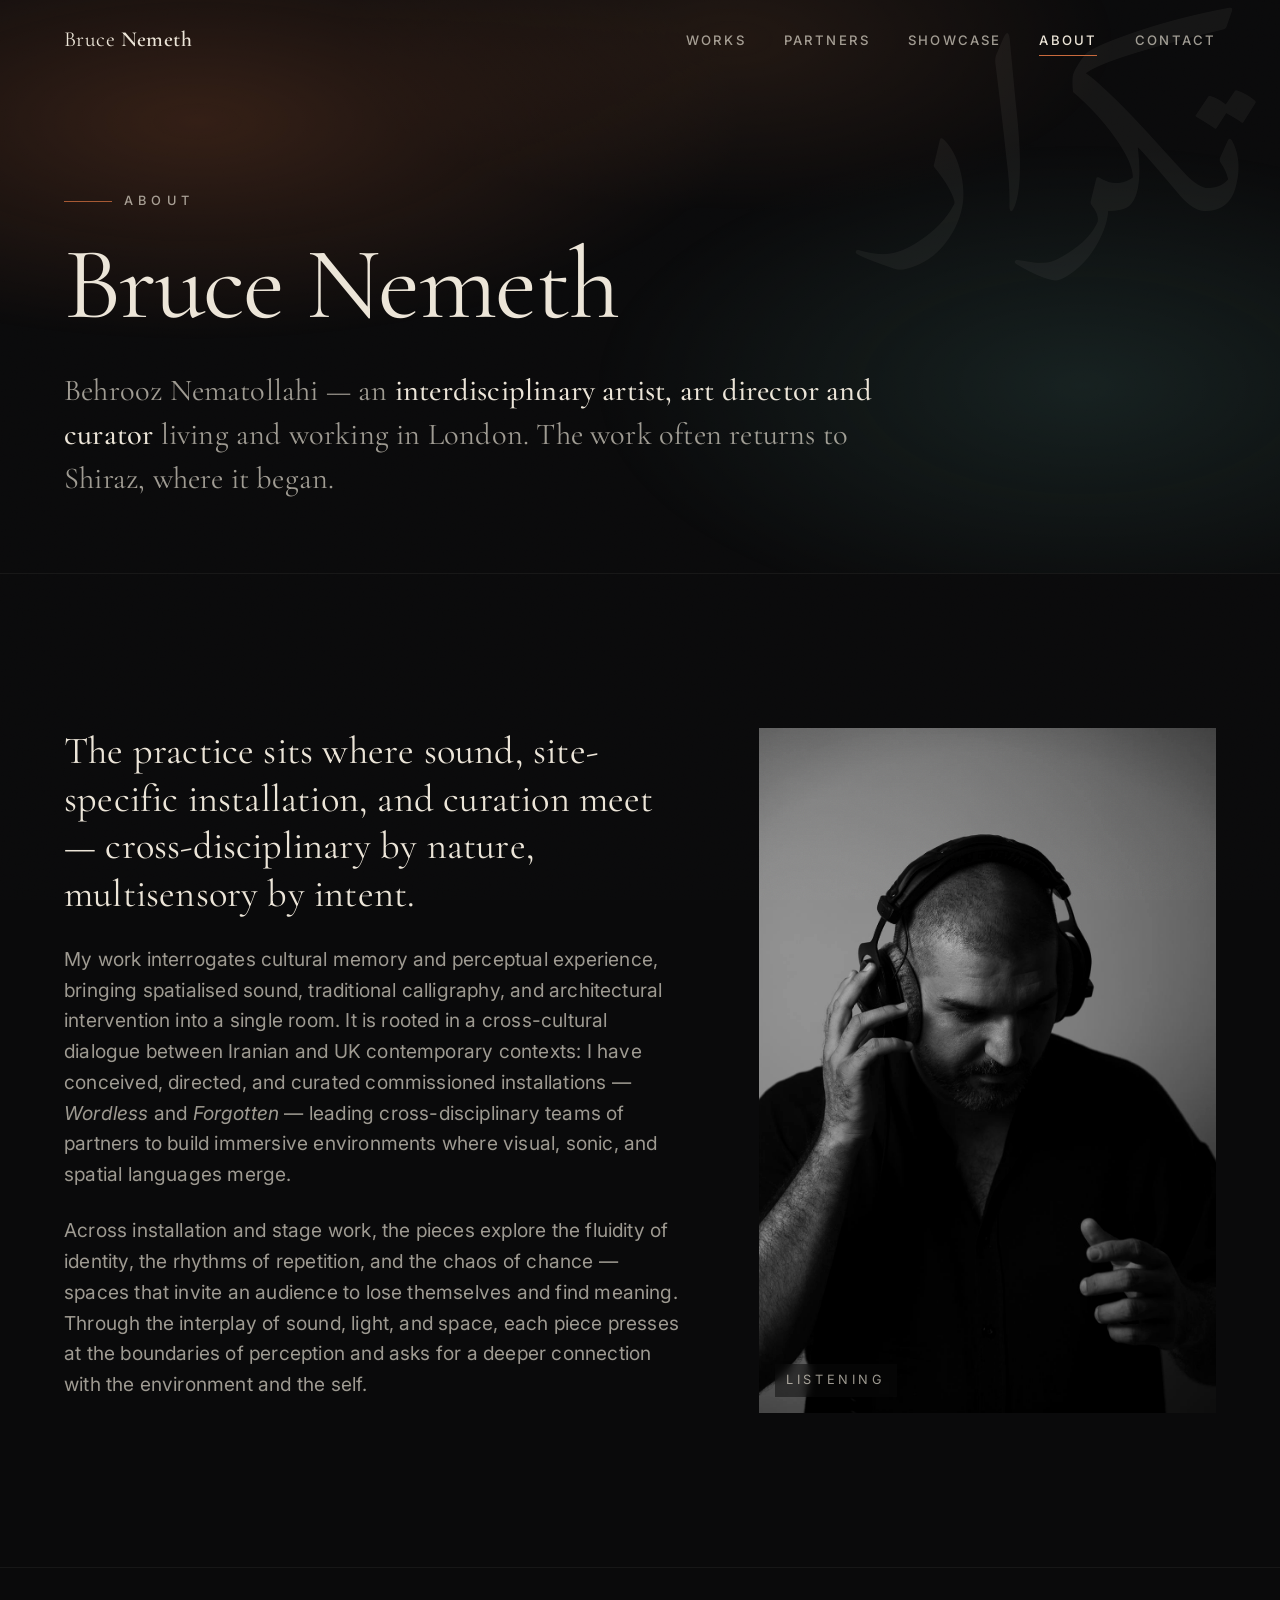
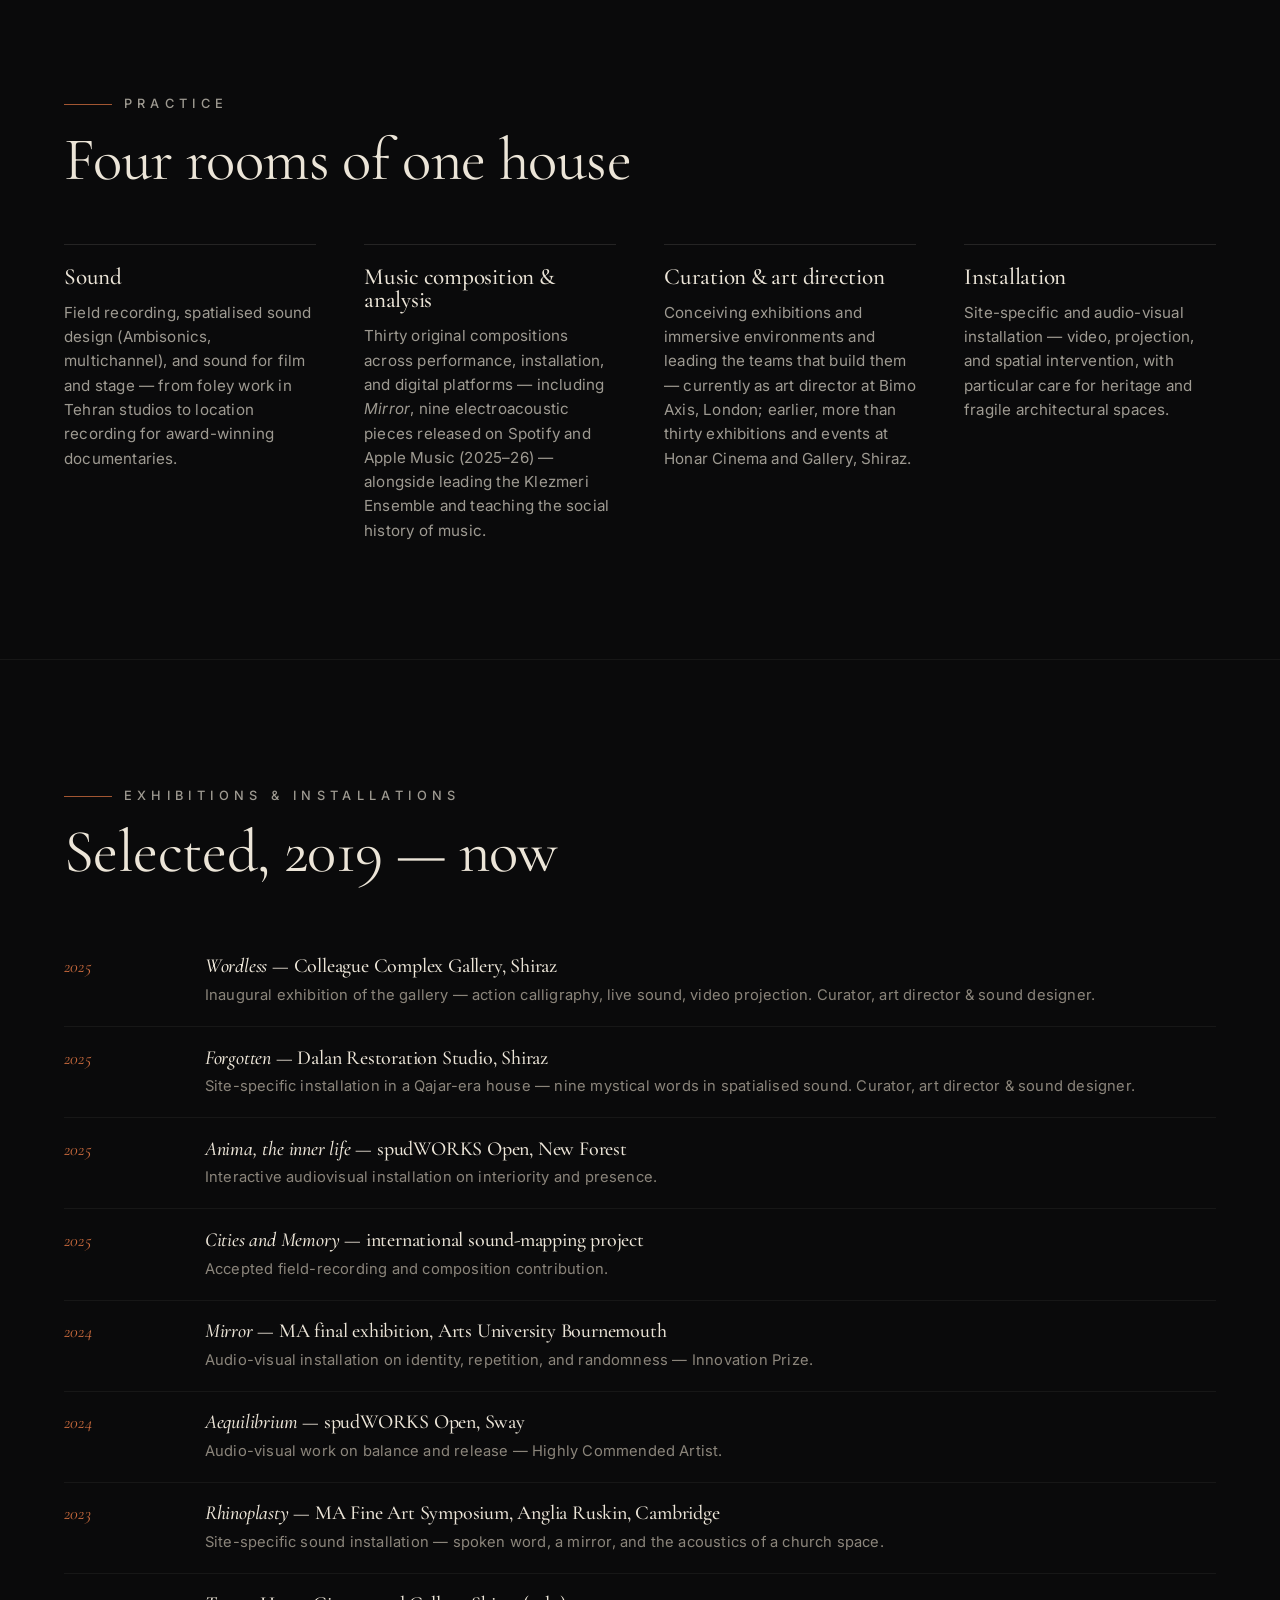
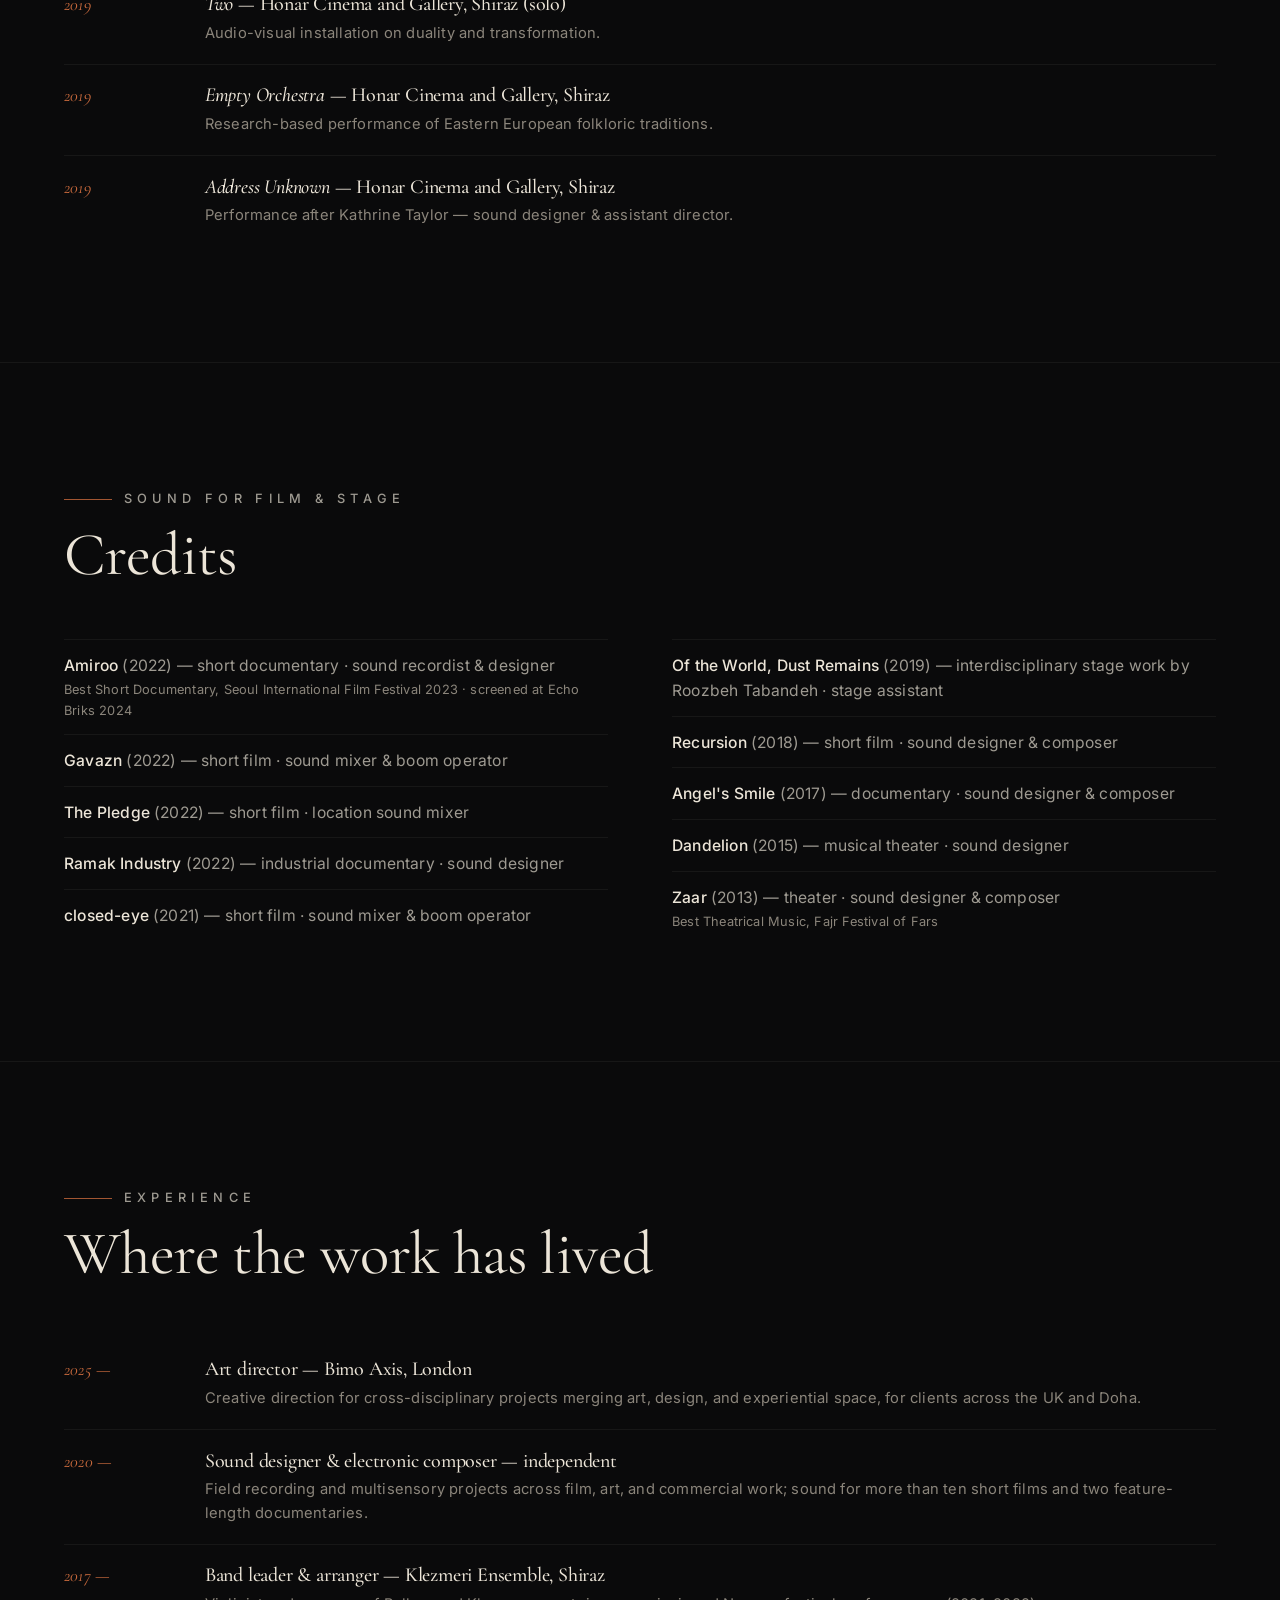
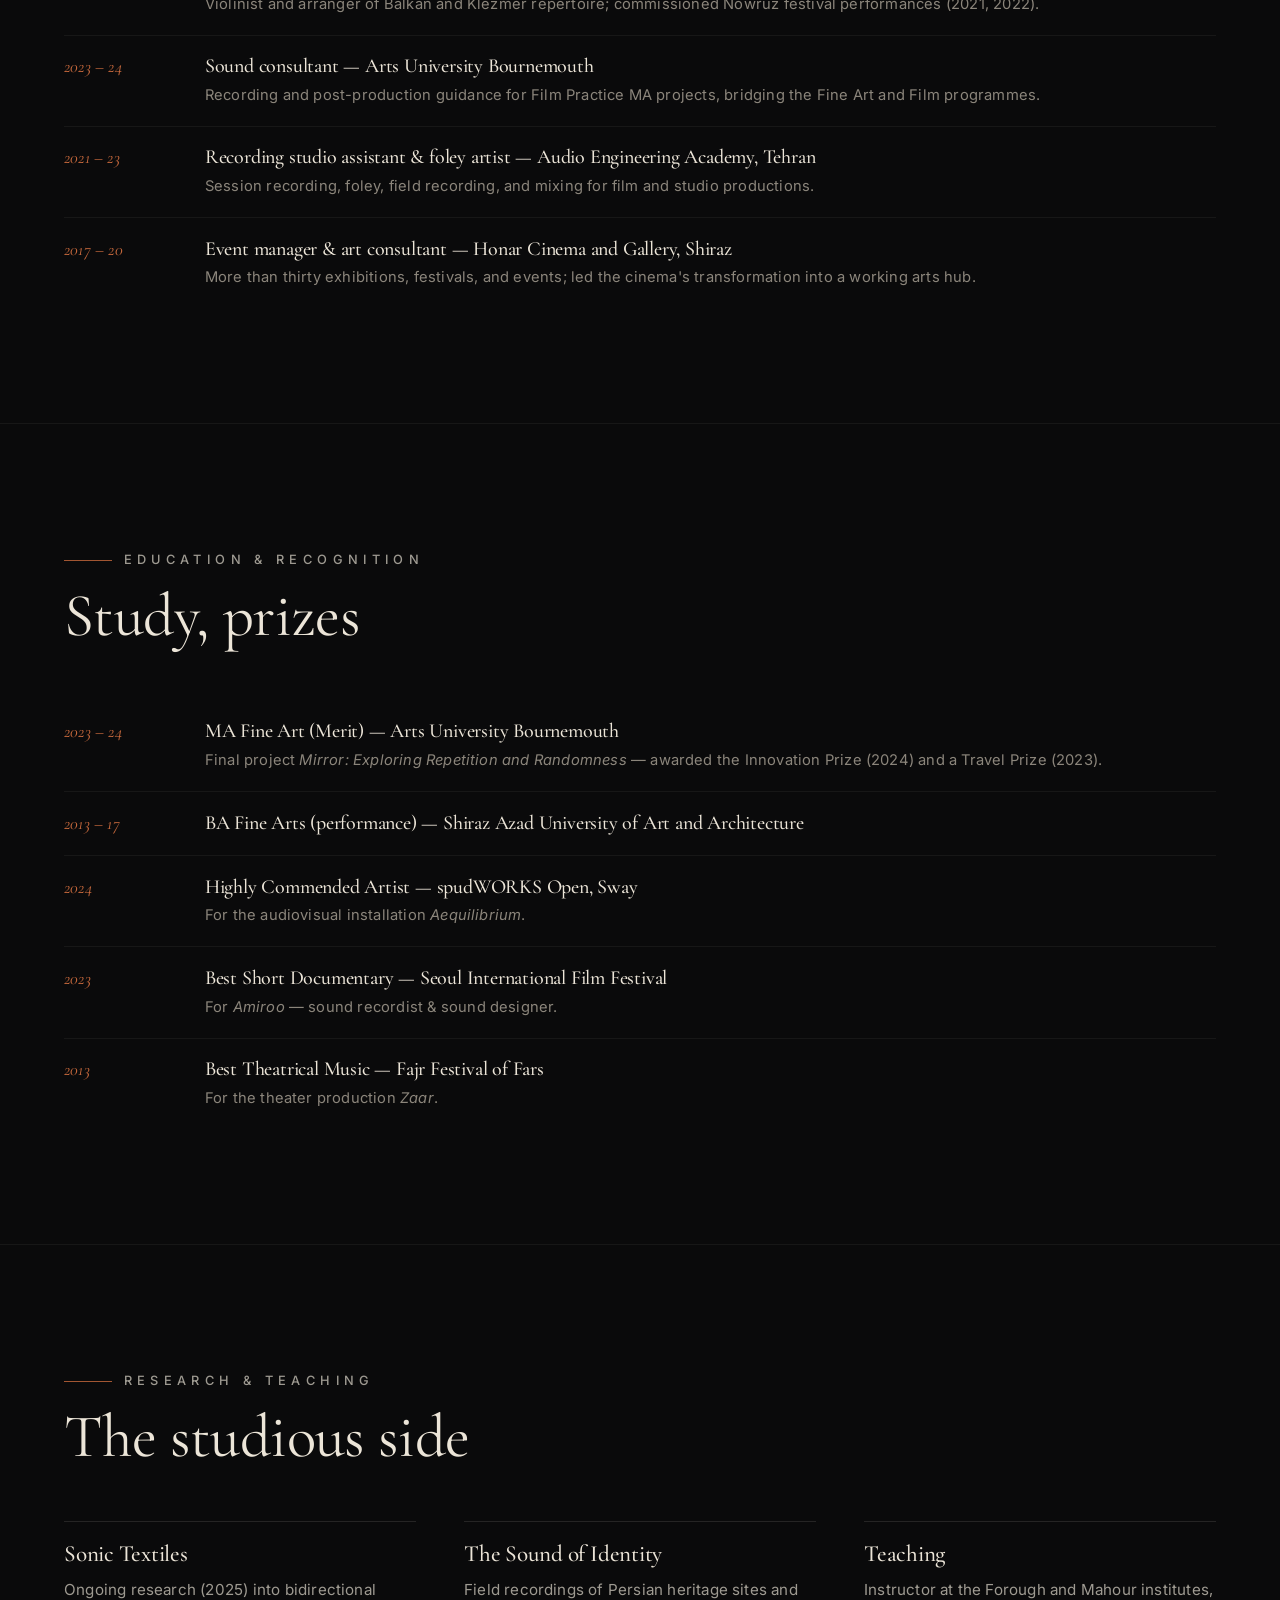
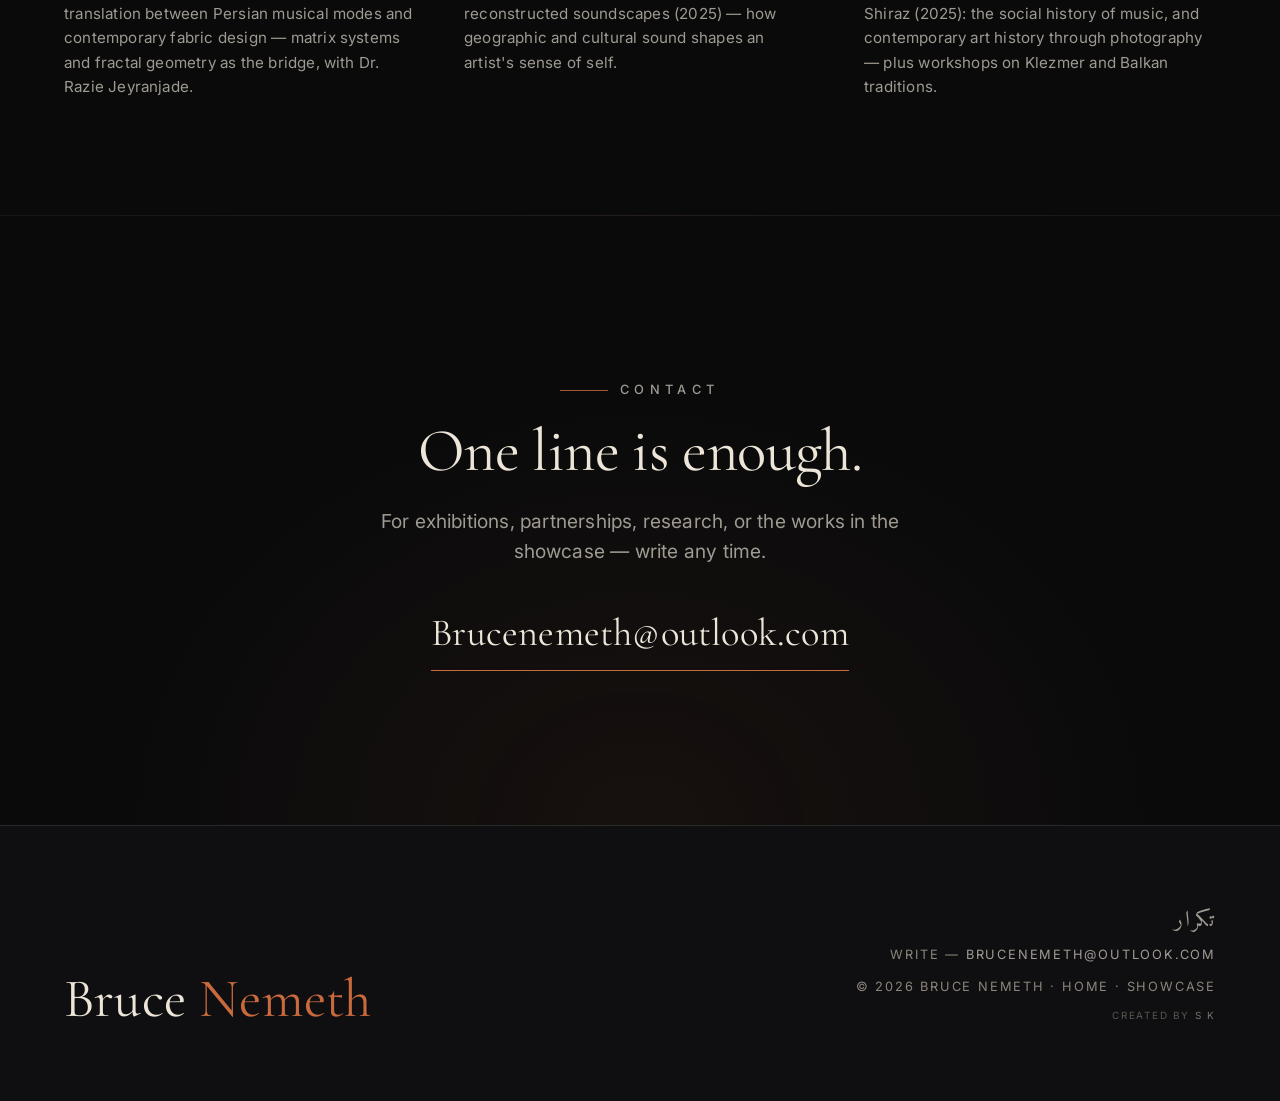
==== about.html @ 664112fd "Rework site around the new content: showcase gallery, about page, hero slideshow - showcase.html: th" ====
<!DOCTYPE html>
<html lang="en">
  <head>
    <meta charset="UTF-8" />
    <meta name="viewport" content="width=device-width, initial-scale=1.0" />
    <title>About — Bruce Nemeth</title>

    <!-- SEO -->
    <meta
      name="description"
      content="Bruce Nemeth (Behrooz Nematollahi) — interdisciplinary artist, art director and curator. Sound, installation, and curation across London and Shiraz: exhibitions, sound for film and stage, education, and recognition."
    />
    <meta name="author" content="Bruce Nemeth" />
    <meta name="theme-color" content="#0a0a0b" />
    <link rel="canonical" href="/about.html" />

    <!-- Open Graph / social sharing -->
    <meta property="og:type" content="profile" />
    <meta property="og:title" content="About — Bruce Nemeth" />
    <meta
      property="og:description"
      content="Interdisciplinary artist, art director and curator — sound, installation, and curation."
    />
    <meta property="og:image" content="images/bruce-listening.jpg" />
    <meta name="twitter:card" content="summary_large_image" />
    <meta name="twitter:title" content="About — Bruce Nemeth" />
    <meta name="twitter:image" content="images/bruce-listening.jpg" />

    <!-- Enable progressive-enhancement styles (scroll reveals) before first paint. -->
    <script>
      document.documentElement.classList.add("js");
    </script>

    <!-- Favicon -->
    <link rel="icon" href="favicon.svg" type="image/svg+xml" />

    <!-- Fonts: same set as the rest of the site -->
    <link rel="preconnect" href="https://fonts.googleapis.com" />
    <link rel="preconnect" href="https://fonts.gstatic.com" crossorigin />
    <link
      href="https://fonts.googleapis.com/css2?family=Amiri:wght@400&family=Cormorant+Garamond:ital,wght@0,300;0,400;0,500;0,600;1,300;1,400;1,500&family=Inter:wght@400;500;600&display=swap"
      rel="stylesheet"
    />

    <!-- Design system -->
    <link rel="stylesheet" href="css/styles.css" />
  </head>

  <body>
    <a href="#bio" class="skip-link">Skip to content</a>

    <!-- ================= Navigation ================= -->
    <header class="nav" id="nav" aria-label="Primary">
      <div class="shell nav__inner">
        <a href="index.html" class="nav__brand">Bruce&nbsp;<b>Nemeth</b></a>

        <nav class="nav__links">
          <a href="index.html#works" class="nav__link">Works</a>
          <a href="index.html#partners" class="nav__link">Partners</a>
          <a href="showcase.html" class="nav__link">Showcase</a>
          <a href="about.html" class="nav__link is-active">About</a>
          <a href="#write" class="nav__link">Contact</a>
        </nav>

        <button
          class="nav__toggle"
          id="nav-toggle"
          aria-label="Open menu"
          aria-controls="nav-mobile"
          aria-expanded="false"
        >
          <span></span><span></span><span></span>
        </button>
      </div>

      <div class="nav__mobile" id="nav-mobile">
        <ul>
          <li><a href="index.html#works">Works</a></li>
          <li><a href="index.html#partners">Partners</a></li>
          <li><a href="showcase.html">Showcase</a></li>
          <li><a href="about.html">About</a></li>
          <li><a href="#write">Contact</a></li>
        </ul>
      </div>
    </header>

    <main>
      <!-- ================= Entrance ================= -->
      <section class="page-hero">
        <div class="hero__wash" aria-hidden="true"></div>
        <span class="page-hero__glyph" lang="fa" dir="rtl" aria-hidden="true">تکرار</span>
        <div class="shell">
          <p class="eyebrow">About</p>
          <h1 class="page-hero__title">Bruce Nemeth</h1>
          <p class="page-hero__intro">
            Behrooz Nematollahi — an <b>interdisciplinary artist, art director
            and curator</b> living and working in London. The work often
            returns to Shiraz, where it began.
          </p>
        </div>
      </section>

      <!-- ================= Bio ================= -->
      <section class="bio" id="bio">
        <div class="shell">
          <div class="bio__grid">
            <div class="bio__body reveal">
              <p class="bio__lead">
                The practice sits where sound, site-specific installation, and
                curation meet — cross-disciplinary by nature, multisensory by
                intent.
              </p>
              <p class="bio__text">
                My work interrogates cultural memory and perceptual experience,
                bringing spatialised sound, traditional calligraphy, and
                architectural intervention into a single room. It is rooted in a
                cross-cultural dialogue between Iranian and UK contemporary
                contexts: I have conceived, directed, and curated commissioned
                installations — <em>Wordless</em> and <em>Forgotten</em> —
                leading cross-disciplinary teams of partners to build immersive
                environments where visual, sonic, and spatial languages merge.
              </p>
              <p class="bio__text">
                Across installation and stage work, the pieces explore the
                fluidity of identity, the rhythms of repetition, and the chaos
                of chance — spaces that invite an audience to lose themselves
                and find meaning. Through the interplay of sound, light, and
                space, each piece presses at the boundaries of perception and
                asks for a deeper connection with the environment and the self.
              </p>
            </div>

            <figure class="bio__portrait reveal" style="--i: 1">
              <img
                src="images/bruce-listening.jpg"
                alt="Bruce Nemeth in headphones, eyes down, listening"
                width="1067"
                height="1600"
                loading="lazy"
                decoding="async"
              />
              <figcaption>Listening</figcaption>
            </figure>
          </div>
        </div>
      </section>

      <!-- ================= Practice ================= -->
      <section class="sect" id="practice">
        <div class="shell">
          <div class="sect__head reveal">
            <p class="eyebrow">Practice</p>
            <h2 class="section-title">Four rooms of one house</h2>
          </div>

          <div class="pillars">
            <div class="pillar reveal">
              <h3>Sound</h3>
              <p>
                Field recording, spatialised sound design (Ambisonics,
                multichannel), and sound for film and stage — from foley work in
                Tehran studios to location recording for award-winning
                documentaries.
              </p>
            </div>
            <div class="pillar reveal" style="--i: 1">
              <h3>Music composition &amp; analysis</h3>
              <p>
                Thirty original compositions across performance, installation,
                and digital platforms — including <em>Mirror</em>, nine
                electroacoustic pieces released on Spotify and Apple Music
                (2025–26) — alongside leading the Klezmeri Ensemble and teaching
                the social history of music.
              </p>
            </div>
            <div class="pillar reveal" style="--i: 2">
              <h3>Curation &amp; art direction</h3>
              <p>
                Conceiving exhibitions and immersive environments and leading
                the teams that build them — currently as art director at Bimo
                Axis, London; earlier, more than thirty exhibitions and events
                at Honar Cinema and Gallery, Shiraz.
              </p>
            </div>
            <div class="pillar reveal" style="--i: 3">
              <h3>Installation</h3>
              <p>
                Site-specific and audio-visual installation — video, projection,
                and spatial intervention, with particular care for heritage and
                fragile architectural spaces.
              </p>
            </div>
          </div>
        </div>
      </section>

      <!-- ================= Exhibitions ================= -->
      <section class="sect" id="exhibitions">
        <div class="shell">
          <div class="sect__head reveal">
            <p class="eyebrow">Exhibitions &amp; installations</p>
            <h2 class="section-title">Selected, 2019 — now</h2>
          </div>

          <ul class="timeline reveal">
            <li>
              <span class="yr">2025</span>
              <div>
                <h4><em>Wordless</em> — Colleague Complex Gallery, Shiraz</h4>
                <p>Inaugural exhibition of the gallery — action calligraphy, live sound, video projection. Curator, art director &amp; sound designer.</p>
              </div>
            </li>
            <li>
              <span class="yr">2025</span>
              <div>
                <h4><em>Forgotten</em> — Dalan Restoration Studio, Shiraz</h4>
                <p>Site-specific installation in a Qajar-era house — nine mystical words in spatialised sound. Curator, art director &amp; sound designer.</p>
              </div>
            </li>
            <li>
              <span class="yr">2025</span>
              <div>
                <h4><em>Anima, the inner life</em> — spudWORKS Open, New Forest</h4>
                <p>Interactive audiovisual installation on interiority and presence.</p>
              </div>
            </li>
            <li>
              <span class="yr">2025</span>
              <div>
                <h4><em>Cities and Memory</em> — international sound-mapping project</h4>
                <p>Accepted field-recording and composition contribution.</p>
              </div>
            </li>
            <li>
              <span class="yr">2024</span>
              <div>
                <h4><em>Mirror</em> — MA final exhibition, Arts University Bournemouth</h4>
                <p>Audio-visual installation on identity, repetition, and randomness — Innovation Prize.</p>
              </div>
            </li>
            <li>
              <span class="yr">2024</span>
              <div>
                <h4><em>Aequilibrium</em> — spudWORKS Open, Sway</h4>
                <p>Audio-visual work on balance and release — Highly Commended Artist.</p>
              </div>
            </li>
            <li>
              <span class="yr">2023</span>
              <div>
                <h4><em>Rhinoplasty</em> — MA Fine Art Symposium, Anglia Ruskin, Cambridge</h4>
                <p>Site-specific sound installation — spoken word, a mirror, and the acoustics of a church space.</p>
              </div>
            </li>
            <li>
              <span class="yr">2019</span>
              <div>
                <h4><em>Two</em> — Honar Cinema and Gallery, Shiraz (solo)</h4>
                <p>Audio-visual installation on duality and transformation.</p>
              </div>
            </li>
            <li>
              <span class="yr">2019</span>
              <div>
                <h4><em>Empty Orchestra</em> — Honar Cinema and Gallery, Shiraz</h4>
                <p>Research-based performance of Eastern European folkloric traditions.</p>
              </div>
            </li>
            <li>
              <span class="yr">2019</span>
              <div>
                <h4><em>Address Unknown</em> — Honar Cinema and Gallery, Shiraz</h4>
                <p>Performance after Kathrine Taylor — sound designer &amp; assistant director.</p>
              </div>
            </li>
          </ul>
        </div>
      </section>

      <!-- ================= Sound for film & stage ================= -->
      <section class="sect" id="film-stage">
        <div class="shell">
          <div class="sect__head reveal">
            <p class="eyebrow">Sound for film &amp; stage</p>
            <h2 class="section-title">Credits</h2>
          </div>

          <ul class="credits reveal">
            <li>
              <b>Amiroo</b> (2022) — short documentary · sound recordist &amp; designer
              <span>Best Short Documentary, Seoul International Film Festival 2023 · screened at Echo Briks 2024</span>
            </li>
            <li><b>Gavazn</b> (2022) — short film · sound mixer &amp; boom operator</li>
            <li><b>The Pledge</b> (2022) — short film · location sound mixer</li>
            <li><b>Ramak Industry</b> (2022) — industrial documentary · sound designer</li>
            <li><b>closed-eye</b> (2021) — short film · sound mixer &amp; boom operator</li>
            <li>
              <b>Of the World, Dust Remains</b> (2019) — interdisciplinary stage work by Roozbeh Tabandeh · stage assistant
            </li>
            <li><b>Recursion</b> (2018) — short film · sound designer &amp; composer</li>
            <li><b>Angel's Smile</b> (2017) — documentary · sound designer &amp; composer</li>
            <li><b>Dandelion</b> (2015) — musical theater · sound designer</li>
            <li>
              <b>Zaar</b> (2013) — theater · sound designer &amp; composer
              <span>Best Theatrical Music, Fajr Festival of Fars</span>
            </li>
          </ul>
        </div>
      </section>

      <!-- ================= Experience ================= -->
      <section class="sect" id="experience">
        <div class="shell">
          <div class="sect__head reveal">
            <p class="eyebrow">Experience</p>
            <h2 class="section-title">Where the work has lived</h2>
          </div>

          <ul class="timeline reveal">
            <li>
              <span class="yr">2025 —</span>
              <div>
                <h4>Art director — Bimo Axis, London</h4>
                <p>Creative direction for cross-disciplinary projects merging art, design, and experiential space, for clients across the UK and Doha.</p>
              </div>
            </li>
            <li>
              <span class="yr">2020 —</span>
              <div>
                <h4>Sound designer &amp; electronic composer — independent</h4>
                <p>Field recording and multisensory projects across film, art, and commercial work; sound for more than ten short films and two feature-length documentaries.</p>
              </div>
            </li>
            <li>
              <span class="yr">2017 —</span>
              <div>
                <h4>Band leader &amp; arranger — Klezmeri Ensemble, Shiraz</h4>
                <p>Violinist and arranger of Balkan and Klezmer repertoire; commissioned Nowruz festival performances (2021, 2022).</p>
              </div>
            </li>
            <li>
              <span class="yr">2023 – 24</span>
              <div>
                <h4>Sound consultant — Arts University Bournemouth</h4>
                <p>Recording and post-production guidance for Film Practice MA projects, bridging the Fine Art and Film programmes.</p>
              </div>
            </li>
            <li>
              <span class="yr">2021 – 23</span>
              <div>
                <h4>Recording studio assistant &amp; foley artist — Audio Engineering Academy, Tehran</h4>
                <p>Session recording, foley, field recording, and mixing for film and studio productions.</p>
              </div>
            </li>
            <li>
              <span class="yr">2017 – 20</span>
              <div>
                <h4>Event manager &amp; art consultant — Honar Cinema and Gallery, Shiraz</h4>
                <p>More than thirty exhibitions, festivals, and events; led the cinema's transformation into a working arts hub.</p>
              </div>
            </li>
          </ul>
        </div>
      </section>

      <!-- ================= Education & recognition ================= -->
      <section class="sect" id="education">
        <div class="shell">
          <div class="sect__head reveal">
            <p class="eyebrow">Education &amp; recognition</p>
            <h2 class="section-title">Study, prizes</h2>
          </div>

          <ul class="timeline reveal">
            <li>
              <span class="yr">2023 – 24</span>
              <div>
                <h4>MA Fine Art (Merit) — Arts University Bournemouth</h4>
                <p>Final project <em>Mirror: Exploring Repetition and Randomness</em> — awarded the Innovation Prize (2024) and a Travel Prize (2023).</p>
              </div>
            </li>
            <li>
              <span class="yr">2013 – 17</span>
              <div>
                <h4>BA Fine Arts (performance) — Shiraz Azad University of Art and Architecture</h4>
              </div>
            </li>
            <li>
              <span class="yr">2024</span>
              <div>
                <h4>Highly Commended Artist — spudWORKS Open, Sway</h4>
                <p>For the audiovisual installation <em>Aequilibrium</em>.</p>
              </div>
            </li>
            <li>
              <span class="yr">2023</span>
              <div>
                <h4>Best Short Documentary — Seoul International Film Festival</h4>
                <p>For <em>Amiroo</em> — sound recordist &amp; sound designer.</p>
              </div>
            </li>
            <li>
              <span class="yr">2013</span>
              <div>
                <h4>Best Theatrical Music — Fajr Festival of Fars</h4>
                <p>For the theater production <em>Zaar</em>.</p>
              </div>
            </li>
          </ul>
        </div>
      </section>

      <!-- ================= Research & teaching ================= -->
      <section class="sect" id="research">
        <div class="shell">
          <div class="sect__head reveal">
            <p class="eyebrow">Research &amp; teaching</p>
            <h2 class="section-title">The studious side</h2>
          </div>

          <div class="pillars">
            <div class="pillar reveal">
              <h3>Sonic Textiles</h3>
              <p>
                Ongoing research (2025) into bidirectional translation between
                Persian musical modes and contemporary fabric design — matrix
                systems and fractal geometry as the bridge, with Dr. Razie
                Jeyranjade.
              </p>
            </div>
            <div class="pillar reveal" style="--i: 1">
              <h3>The Sound of Identity</h3>
              <p>
                Field recordings of Persian heritage sites and reconstructed
                soundscapes (2025) — how geographic and cultural sound shapes an
                artist's sense of self.
              </p>
            </div>
            <div class="pillar reveal" style="--i: 2">
              <h3>Teaching</h3>
              <p>
                Instructor at the Forough and Mahour institutes, Shiraz (2025):
                the social history of music, and contemporary art history
                through photography — plus workshops on Klezmer and Balkan
                traditions.
              </p>
            </div>
          </div>
        </div>
      </section>

      <!-- ================= Contact note ================= -->
      <section class="write" id="write">
        <div class="shell reveal">
          <p class="eyebrow">Contact</p>
          <h2 class="write__title">One line is enough.</h2>
          <p class="write__text">
            For exhibitions, partnerships, research, or the works in the
            showcase — write any time.
          </p>
          <a class="write__mail" href="mailto:Brucenemeth@outlook.com">Brucenemeth@outlook.com</a>
        </div>
      </section>
    </main>

    <!-- ================= Footer ================= -->
    <footer class="footer">
      <div class="shell footer__inner">
        <p class="footer__name">Bruce&nbsp;<span>Nemeth</span></p>
        <div class="footer__meta">
          <span class="footer__glyph" lang="fa" dir="rtl">تکرار</span>
          <span class="footer__write">
            Write — <a href="mailto:Brucenemeth@outlook.com">Brucenemeth@outlook.com</a>
          </span>
          &copy; <span id="current-year"></span> Bruce Nemeth ·
          <a href="index.html">Home</a> ·
          <a href="showcase.html">Showcase</a>
          <span class="footer__credit">
            Created by <a href="mailto:shaahin69@gmail.com">S&nbsp;K</a>
          </span>
        </div>
      </div>
    </footer>

    <!-- Scripts -->
    <script src="js/main.js" defer></script>
  </body>
</html>
---- css/styles.css ----
/* ===========================================================================
   BRUCE NEMETH — "The Listening Room"
   A darkened-gallery redesign. Obsidian ground, bone text, a single ember
   accent drawn from the works. The artist's idea — repetition as spiral, not
   return — is carried through the type: echoes, a repeating marquee, and
   Persian glyph watermarks (تکرار / فراموشی / بی‌کلام).

   Contents
     1.  Tokens (color, type scale, motion)
     2.  Reset & base
     3.  Film grain + texture
     4.  Typography primitives (labels, headings, rules)
     5.  Navigation
     6.  Hero
     7.  Marquee
     8.  Statement (the concept)
     9.  About
     10. Works (chapters + filmstrip gallery)
     11. Moving image (video facade)
     12. Contact + form
     13. Footer
     14. Lightbox (PhotoSwipe) tuning
     15. Motion / reveal
     16. Reduced motion & responsive
   =========================================================================== */

/* ---------- 1. Tokens ------------------------------------------------------ */
:root {
  /* Ground */
  --bg:        #0a0a0b;
  --bg-raise:  #0f0f11;
  --bg-panel:  #121215;

  /* Ink on dark */
  --bone:      #ece5d8;          /* warm off-white, aged paper           */
  --bone-dim:  rgba(236, 229, 216, 0.66);
  --muted:     #8b857b;
  --line:      rgba(236, 229, 216, 0.12);
  --line-soft: rgba(236, 229, 216, 0.06);

  /* Accents pulled from the works */
  --ember:     #c96a3d;          /* terracotta glow / red table / kraft   */
  --ember-lit: #e2854f;
  --teal:      #4f8a80;          /* whisper of the tilework               */

  /* Type */
  --serif: "Cormorant Garamond", "Georgia", serif;
  --sans:  "Inter", system-ui, -apple-system, sans-serif;
  --arab:  "Amiri", "Cormorant Garamond", serif;

  /* Fluid type scale */
  --fs-eyebrow: clamp(0.68rem, 0.62rem + 0.3vw, 0.8rem);
  --fs-body:    clamp(1.02rem, 0.98rem + 0.35vw, 1.2rem);
  --fs-lead:    clamp(1.3rem, 1.1rem + 1.1vw, 1.9rem);
  --fs-h3:      clamp(2rem, 1.4rem + 3vw, 4rem);
  --fs-h2:      clamp(2.6rem, 1.6rem + 5vw, 6rem);
  --fs-display: clamp(3.4rem, 1rem + 13vw, 12rem);

  /* Rhythm */
  --gutter: clamp(1.25rem, 5vw, 6rem);
  --section-y: clamp(5.5rem, 12vw, 11rem);
  --measure: 60ch;

  /* Motion */
  --ease: cubic-bezier(0.22, 1, 0.36, 1);
  --ease-out: cubic-bezier(0.16, 1, 0.3, 1);

  color-scheme: dark;
}

/* ---------- 2. Reset & base ------------------------------------------------ */
*,
*::before,
*::after { box-sizing: border-box; }

* { margin: 0; }

html {
  scroll-behavior: smooth;
  -webkit-text-size-adjust: 100%;
}

body {
  background: var(--bg);
  color: var(--bone);
  font-family: var(--sans);
  font-size: var(--fs-body);
  font-weight: 400;
  line-height: 1.6;
  letter-spacing: 0.01em;
  -webkit-font-smoothing: antialiased;
  text-rendering: optimizeLegibility;
  overflow-x: hidden;
}

img {
  display: block;
  max-width: 100%;
}

a {
  color: inherit;
  text-decoration: none;
}

button {
  font: inherit;
  color: inherit;
  background: none;
  border: 0;
  cursor: pointer;
}

::selection {
  background: var(--ember);
  color: #0a0a0b;
}

/* Consistent focus ring */
a:focus-visible,
button:focus-visible,
input:focus-visible,
textarea:focus-visible,
[tabindex]:focus-visible {
  outline: 2px solid var(--ember-lit);
  outline-offset: 3px;
  border-radius: 2px;
}

section[id] { scroll-margin-top: 4.5rem; }

/* Skip link */
.skip-link {
  position: absolute;
  left: 1rem;
  top: -4rem;
  z-index: 200;
  background: var(--bone);
  color: var(--bg);
  padding: 0.6rem 1.1rem;
  font: 500 0.85rem/1 var(--sans);
  transition: top 0.2s var(--ease);
}
.skip-link:focus { top: 1rem; }

/* Shared layout shell */
.shell {
  width: min(100% - (var(--gutter) * 2), 1440px);
  margin-inline: auto;
}

/* ---------- 3. Film grain + texture --------------------------------------- */
/* Fixed grain over everything for a filmic, gallery-print feel. GPU-cheap:
   a single tiled SVG turbulence, blended, pointer-events off. */
body::after {
  content: "";
  position: fixed;
  inset: 0;
  z-index: 60;
  pointer-events: none;
  opacity: 0.05;
  mix-blend-mode: overlay;
  background-image: url("data:image/svg+xml;utf8,<svg xmlns='http://www.w3.org/2000/svg' width='140' height='140'><filter id='n'><feTurbulence type='fractalNoise' baseFrequency='0.85' numOctaves='2' stitchTiles='stitch'/></filter><rect width='100%25' height='100%25' filter='url(%23n)'/></svg>");
}

/* ---------- 4. Typography primitives -------------------------------------- */
.eyebrow {
  font-family: var(--sans);
  font-size: var(--fs-eyebrow);
  font-weight: 500;
  letter-spacing: 0.42em;
  text-transform: uppercase;
  color: var(--bone-dim);
  display: inline-flex;
  align-items: center;
  gap: 0.9em;
}
.eyebrow::before {
  content: "";
  width: clamp(1.5rem, 4vw, 3rem);
  height: 1px;
  background: var(--ember);
  opacity: 0.8;
}
.eyebrow--plain::before { display: none; }

h1, h2, h3, h4, blockquote {
  font-family: var(--serif);
  font-weight: 500;
  line-height: 1.02;
  letter-spacing: -0.01em;
}

.section-title {
  font-size: var(--fs-h2);
  font-weight: 400;
  line-height: 0.95;
}
.section-title em {
  font-style: italic;
  color: var(--bone);
}

.lead {
  font-family: var(--serif);
  font-size: var(--fs-lead);
  line-height: 1.4;
  font-weight: 400;
  color: var(--bone);
}

.rule {
  height: 1px;
  background: var(--line);
  border: 0;
}

/* Sound motif: a tiny equaliser. Pure CSS, freezes under reduced-motion. */
.eq {
  display: inline-flex;
  align-items: flex-end;
  gap: 3px;
  height: 15px;
}
.eq span {
  width: 2px;
  height: 100%;
  background: var(--ember);
  transform-origin: bottom;
  animation: eq 1.2s var(--ease) infinite;
}
.eq span:nth-child(1) { animation-delay: -0.2s; animation-duration: 1s; }
.eq span:nth-child(2) { animation-delay: -0.6s; animation-duration: 1.4s; }
.eq span:nth-child(3) { animation-delay: -0.1s; animation-duration: 0.9s; }
.eq span:nth-child(4) { animation-delay: -0.8s; animation-duration: 1.5s; }
.eq span:nth-child(5) { animation-delay: -0.4s; animation-duration: 1.1s; }
@keyframes eq {
  0%, 100% { transform: scaleY(0.25); }
  50%      { transform: scaleY(1); }
}

/* ---------- 5. Navigation -------------------------------------------------- */
.nav {
  position: fixed;
  inset: 0 0 auto 0;
  z-index: 100;
  transition: background 0.4s var(--ease), border-color 0.4s var(--ease),
    backdrop-filter 0.4s var(--ease);
  border-bottom: 1px solid transparent;
}
.nav.is-scrolled {
  background: rgba(10, 10, 11, 0.72);
  backdrop-filter: blur(14px) saturate(1.2);
  -webkit-backdrop-filter: blur(14px) saturate(1.2);
  border-bottom-color: var(--line);
}
.nav__inner {
  display: flex;
  align-items: center;
  justify-content: space-between;
  padding-block: clamp(1rem, 2vw, 1.5rem);
}
.nav__brand {
  font-family: var(--serif);
  font-size: 1.35rem;
  letter-spacing: 0.02em;
  line-height: 1;
  white-space: nowrap;
}
.nav__brand b { font-weight: 600; }
.nav__links {
  display: none;
  gap: clamp(1.5rem, 3vw, 2.75rem);
}
@media (min-width: 820px) {
  .nav__links { display: flex; }
}
.nav__link {
  position: relative;
  font-size: 0.82rem;
  font-weight: 500;
  letter-spacing: 0.16em;
  text-transform: uppercase;
  color: var(--bone-dim);
  padding-block: 0.35rem;
  transition: color 0.3s var(--ease);
}
.nav__link::after {
  content: "";
  position: absolute;
  left: 0;
  bottom: 0;
  height: 1px;
  width: 100%;
  background: var(--ember);
  transform: scaleX(0);
  transform-origin: left;
  transition: transform 0.4s var(--ease);
}
.nav__link:hover,
.nav__link.is-active { color: var(--bone); }
.nav__link:hover::after,
.nav__link.is-active::after { transform: scaleX(1); }

.nav__toggle {
  display: inline-flex;
  flex-direction: column;
  gap: 5px;
  padding: 0.5rem;
  margin-right: -0.5rem;
}
@media (min-width: 820px) { .nav__toggle { display: none; } }
.nav__toggle span {
  width: 26px;
  height: 1.5px;
  background: var(--bone);
  transition: transform 0.35s var(--ease), opacity 0.35s var(--ease);
}
.nav__toggle[aria-expanded="true"] span:nth-child(1) { transform: translateY(6.5px) rotate(45deg); }
.nav__toggle[aria-expanded="true"] span:nth-child(2) { opacity: 0; }
.nav__toggle[aria-expanded="true"] span:nth-child(3) { transform: translateY(-6.5px) rotate(-45deg); }

.nav__mobile {
  overflow: hidden;
  max-height: 0;
  background: rgba(10, 10, 11, 0.96);
  backdrop-filter: blur(14px);
  -webkit-backdrop-filter: blur(14px);
  transition: max-height 0.45s var(--ease);
}
.nav__mobile.is-open { max-height: 60vh; border-top: 1px solid var(--line); }
.nav__mobile ul {
  list-style: none;
  padding: 0.5rem 0 1.75rem;
  display: flex;
  flex-direction: column;
}
.nav__mobile a {
  display: block;
  padding: 0.9rem var(--gutter);
  font-family: var(--serif);
  font-size: 1.9rem;
  color: var(--bone-dim);
  transition: color 0.25s var(--ease), padding-left 0.3s var(--ease);
}
.nav__mobile a:hover { color: var(--bone); padding-left: calc(var(--gutter) + 0.6rem); }

/* ---------- 6. Hero -------------------------------------------------------- */
.hero {
  position: relative;
  min-height: 100svh;
  display: flex;
  align-items: flex-end;
  overflow: hidden;
  isolation: isolate;
}
.hero__media {
  position: absolute;
  inset: 0;
  z-index: -2;
  overflow: hidden;
  will-change: transform;
}
/* Slideshow: stacked frames of the works. Only .is-active is visible; the
   canvas paints the noise dissolve on top, then hands over. The long opacity
   transition doubles as the no-canvas fallback crossfade. */
.hero__media img {
  position: absolute;
  inset: 0;
  width: 100%;
  height: 100%;
  object-fit: cover;
  object-position: 50% 44%;
  opacity: 0;
  transition: opacity 2.6s var(--ease);
  filter: contrast(1.04) brightness(0.9) saturate(0.94);
}
.hero__media img.is-active { opacity: 1; }
.hero__canvas {
  position: absolute;
  inset: 0;
  width: 100%;
  height: 100%;
  opacity: 0;
  transition: opacity 0.4s var(--ease);
  filter: contrast(1.04) brightness(0.9) saturate(0.94);
  pointer-events: none;
}
.hero__canvas.is-showing { opacity: 1; }
/* Eno wash: a barely-there field of slow color, drifting over the works.
   One element, transform+filter only — cheap to composite. */
.hero__wash {
  position: absolute;
  inset: -22%;
  z-index: -1; /* above the frames, below the scrim + copy (DOM order decides) */
  pointer-events: none;
  mix-blend-mode: soft-light;
  opacity: 0.55;
  background:
    radial-gradient(42% 38% at 26% 30%, rgba(201, 106, 61, 0.55), transparent 70%),
    radial-gradient(38% 42% at 74% 62%, rgba(79, 138, 128, 0.45), transparent 70%),
    radial-gradient(30% 30% at 55% 20%, rgba(226, 133, 79, 0.28), transparent 70%);
  animation: wash-drift 96s var(--ease) infinite alternate;
}
@keyframes wash-drift {
  0%   { transform: translate3d(-3%, -2%, 0) scale(1)    rotate(0deg);  filter: hue-rotate(0deg); }
  50%  { transform: translate3d(2%, 3%, 0)   scale(1.08) rotate(3deg);  filter: hue-rotate(-14deg); }
  100% { transform: translate3d(4%, -3%, 0)  scale(1.02) rotate(-2deg); filter: hue-rotate(10deg); }
}
/* Vignette + fade into the obsidian ground so the figure emerges from black */
.hero__scrim {
  position: absolute;
  inset: 0;
  z-index: -1;
  background:
    radial-gradient(120% 90% at 62% 30%, transparent 30%, rgba(10,10,11,0.55) 78%, var(--bg) 100%),
    linear-gradient(180deg, rgba(10,10,11,0.55) 0%, rgba(10,10,11,0.05) 34%, rgba(10,10,11,0.75) 82%, var(--bg) 100%);
}
/* Giant Persian watermark: تکرار (tekrar / "repetition") */
.hero__glyph {
  position: absolute;
  z-index: -1;
  right: clamp(-1rem, 2vw, 4rem);
  top: 16%;
  font-family: var(--arab);
  font-size: clamp(7rem, 26vw, 24rem);
  line-height: 0.8;
  color: var(--bone);
  opacity: 0.06;
  pointer-events: none;
  user-select: none;
}
.hero__inner {
  width: 100%;
  padding-bottom: clamp(3rem, 8vh, 7rem);
  padding-top: 8rem;
}
.hero__name {
  font-family: var(--serif);
  font-size: var(--fs-display);
  font-weight: 500;
  line-height: 0.86;
  letter-spacing: -0.02em;
  margin-top: 1.5rem;
  text-wrap: balance;
}
.hero__name span { display: block; }
.hero__name .thin {
  font-weight: 300;
  font-style: italic;
  color: var(--bone-dim);
}
.hero__tagline {
  margin-top: clamp(1.25rem, 3vw, 2rem);
  max-width: 34ch;
  font-family: var(--serif);
  font-style: italic;
  font-size: var(--fs-lead);
  color: var(--bone-dim);
}
.hero__foot {
  margin-top: clamp(2rem, 5vw, 3.5rem);
  display: flex;
  align-items: center;
  gap: 1.25rem;
  flex-wrap: wrap;
}
.scroll-cue {
  display: inline-flex;
  align-items: center;
  gap: 0.75rem;
  font-size: var(--fs-eyebrow);
  letter-spacing: 0.3em;
  text-transform: uppercase;
  color: var(--bone-dim);
}
.scroll-cue i {
  width: 1px;
  height: 44px;
  background: linear-gradient(var(--ember), transparent);
  display: block;
  position: relative;
  overflow: hidden;
}
.scroll-cue i::after {
  content: "";
  position: absolute;
  inset: 0;
  background: var(--bone);
  animation: scroll-drop 2.4s var(--ease) infinite;
}
@keyframes scroll-drop {
  0%   { transform: translateY(-100%); }
  60%, 100% { transform: translateY(100%); }
}

/* ---------- 7. Marquee ----------------------------------------------------- */
.marquee {
  border-block: 1px solid var(--line);
  padding-block: clamp(0.9rem, 2vw, 1.4rem);
  overflow: hidden;
  white-space: nowrap;
  background: var(--bg-raise);
}
.marquee__track {
  display: inline-flex;
  align-items: center;
  gap: 2.5rem;
  will-change: transform;
  animation: marquee 34s linear infinite;
}
.marquee:hover .marquee__track { animation-play-state: paused; }
.marquee__track span {
  font-family: var(--serif);
  font-size: clamp(1.4rem, 3.5vw, 2.6rem);
  font-style: italic;
  letter-spacing: 0.01em;
  color: var(--bone-dim);
}
.marquee__track b {
  color: var(--ember);
  font-style: normal;
  font-weight: 400;
  font-family: var(--arab);
}
.marquee__track .dot { color: var(--ember); font-style: normal; }
@keyframes marquee {
  to { transform: translateX(-50%); }
}

/* ---------- 8. Statement (the concept) ------------------------------------ */
.statement {
  position: relative;
  padding-block: var(--section-y);
  overflow: hidden;
  isolation: isolate;
}
/* Echo stack — "what appears cyclical reveals itself as spiral." The word
   repeats, each iteration fainter and turned, so return reads as departure. */
.echoes {
  position: absolute;
  inset: 0;
  z-index: -1;
  display: grid;
  place-items: center;
  pointer-events: none;
  animation: echo-spin 90s linear infinite;
}
.echoes span {
  grid-area: 1 / 1;
  font-family: var(--serif);
  font-style: italic;
  font-size: clamp(3rem, 12vw, 11rem);
  color: var(--bone);
  white-space: nowrap;
}
.echoes span:nth-child(1) { opacity: 0.05;  transform: scale(1);    }
.echoes span:nth-child(2) { opacity: 0.04;  transform: scale(0.78) rotate(-6deg);  color: var(--ember); }
.echoes span:nth-child(3) { opacity: 0.03;  transform: scale(0.58) rotate(7deg);   }
.echoes span:nth-child(4) { opacity: 0.022; transform: scale(0.4)  rotate(-12deg); }
.echoes span:nth-child(5) { opacity: 0.015; transform: scale(0.26) rotate(16deg);  color: var(--ember); }
@keyframes echo-spin { to { transform: rotate(360deg); } }

.statement__inner {
  max-width: 46rem;
  margin-inline: auto;
  text-align: center;
}
.statement__kicker {
  justify-content: center;
  margin-bottom: 2.5rem;
}
.statement__lead {
  font-family: var(--serif);
  font-style: italic;
  font-size: clamp(1.8rem, 1rem + 3.4vw, 3.6rem);
  line-height: 1.12;
  color: var(--bone);
  margin-bottom: 2rem;
  text-wrap: balance;
}
.statement__body {
  font-family: var(--serif);
  font-size: clamp(1.2rem, 1rem + 1vw, 1.7rem);
  line-height: 1.55;
  color: var(--bone-dim);
}
.statement__body b { color: var(--bone); font-weight: 500; }
.statement__sig {
  margin-top: 2.75rem;
  font-family: var(--sans);
  font-size: var(--fs-eyebrow);
  letter-spacing: 0.32em;
  text-transform: uppercase;
  color: var(--muted);
}

/* ---------- 9. About ------------------------------------------------------- */
.about {
  padding-block: var(--section-y);
  border-top: 1px solid var(--line-soft);
}
.about__grid {
  display: grid;
  gap: clamp(2.5rem, 6vw, 5.5rem);
  align-items: start;
}
@media (min-width: 900px) {
  .about__grid { grid-template-columns: 0.85fr 1.15fr; }
}
.about__portrait {
  position: relative;
  aspect-ratio: 4 / 5;
  overflow: hidden;
  background: var(--bg-panel);
}
.about__portrait img {
  width: 100%;
  height: 100%;
  object-fit: cover;
  object-position: 50% 25%;
  filter: grayscale(1) contrast(1.05);
  transition: transform 1.2s var(--ease), filter 0.8s var(--ease);
}
.about__portrait:hover img { transform: scale(1.04); filter: grayscale(0.85) contrast(1.08); }
.about__portrait figcaption {
  position: absolute;
  left: 1rem;
  bottom: 1rem;
  font-size: var(--fs-eyebrow);
  letter-spacing: 0.28em;
  text-transform: uppercase;
  color: var(--bone-dim);
  background: rgba(10,10,11,0.5);
  backdrop-filter: blur(4px);
  padding: 0.4rem 0.7rem;
}
.about__body > * + * { margin-top: 1.75rem; }
.about__lead {
  font-family: var(--serif);
  font-size: clamp(1.5rem, 1rem + 2vw, 2.4rem);
  line-height: 1.24;
  color: var(--bone);
  font-weight: 400;
}
.about__lead .drop {
  float: left;
  font-size: 3.2em;
  line-height: 0.72;
  padding: 0.05em 0.12em 0 0;
  color: var(--ember);
  font-weight: 500;
}
.about__text { color: var(--bone-dim); max-width: var(--measure); }
.about__meta {
  display: flex;
  flex-wrap: wrap;
  gap: 0.6rem 1rem;
  padding-top: 1.75rem;
  border-top: 1px solid var(--line);
  list-style: none;
}
.about__meta li {
  font-size: 0.8rem;
  letter-spacing: 0.18em;
  text-transform: uppercase;
  color: var(--muted);
}
.about__meta li + li::before {
  content: "·";
  margin-right: 1rem;
  color: var(--ember);
}

/* ---------- 10. Works (chapters + filmstrip) ------------------------------ */
.works {
  padding-block: var(--section-y);
  border-top: 1px solid var(--line-soft);
}
.works__head {
  display: flex;
  justify-content: space-between;
  align-items: flex-end;
  gap: 1.5rem;
  flex-wrap: wrap;
  margin-bottom: clamp(3rem, 7vw, 6rem);
}
.works__count {
  font-size: var(--fs-eyebrow);
  letter-spacing: 0.28em;
  text-transform: uppercase;
  color: var(--muted);
}

.chapter {
  position: relative;
  padding-block: clamp(3rem, 7vw, 6rem);
  border-top: 1px solid var(--line);
}
.chapter:first-child { border-top: 0; }

/* Big faint Persian glyph behind each chapter */
.chapter__glyph {
  position: absolute;
  top: clamp(1rem, 4vw, 3rem);
  right: -0.25rem;
  z-index: 0;
  font-family: var(--arab);
  font-size: clamp(5rem, 17vw, 16rem);
  line-height: 0.75;
  color: var(--bone);
  opacity: 0.045;
  pointer-events: none;
  user-select: none;
}
.chapter__head {
  position: relative;
  z-index: 1;
  display: flex;
  align-items: baseline;
  gap: clamp(1rem, 3vw, 2.5rem);
  margin-bottom: clamp(1.75rem, 4vw, 3rem);
  flex-wrap: wrap;
}
.chapter__index {
  font-family: var(--serif);
  font-size: clamp(1.4rem, 3vw, 2.2rem);
  color: var(--ember);
  font-style: italic;
  line-height: 1;
}
.chapter__titles { flex: 1 1 16rem; }
.chapter__title {
  font-size: var(--fs-h3);
  font-weight: 400;
  line-height: 0.95;
}
.chapter__subtitle {
  margin-top: 0.75rem;
  font-family: var(--serif);
  font-style: italic;
  font-size: var(--fs-lead);
  color: var(--bone-dim);
  max-width: 40ch;
}
.chapter__note {
  font-size: 0.8rem;
  letter-spacing: 0.16em;
  text-transform: uppercase;
  color: var(--muted);
  align-self: center;
}

.gallery-wrap {
  position: relative;
  z-index: 1;
}

/* Filmstrip: uniform height, natural widths — art shows in its own ratio,
   no square cropping. Horizontal scroll + snap. */
.gallery {
  display: flex;
  gap: clamp(0.75rem, 1.5vw, 1.25rem);
  overflow-x: auto;
  scroll-snap-type: x mandatory;
  padding-bottom: 1.25rem;
  scrollbar-width: thin;
  scrollbar-color: var(--ember) transparent;
  -webkit-overflow-scrolling: touch;
}
.gallery::-webkit-scrollbar { height: 4px; }
.gallery::-webkit-scrollbar-track { background: var(--line-soft); }
.gallery::-webkit-scrollbar-thumb { background: var(--ember); border-radius: 4px; }

.gallery-item {
  --h: clamp(300px, 58vh, 600px);
  position: relative;
  flex: 0 0 auto;
  height: var(--h);
  scroll-snap-align: start;
  overflow: hidden;
  background: var(--bg-panel);
  cursor: pointer;
  outline-offset: 4px;
}
.gallery-item img {
  height: 100%;
  width: auto;
  object-fit: cover;
  filter: grayscale(0.15) contrast(1.02) brightness(0.96);
  transition: transform 0.9s var(--ease), filter 0.6s var(--ease);
}
.gallery-item::after {
  /* click-to-open affordance */
  content: "↗";
  position: absolute;
  top: 0.75rem;
  right: 0.85rem;
  width: 2.1rem;
  height: 2.1rem;
  display: grid;
  place-items: center;
  font-size: 1rem;
  color: var(--bone);
  background: rgba(10,10,11,0.45);
  backdrop-filter: blur(4px);
  border: 1px solid var(--line);
  border-radius: 50%;
  opacity: 0;
  transform: translateY(-4px);
  transition: opacity 0.35s var(--ease), transform 0.35s var(--ease);
}
.gallery-item:hover img,
.gallery-item:focus-visible img { transform: scale(1.05); filter: grayscale(0) contrast(1.04) brightness(1); }
.gallery-item:hover::after,
.gallery-item:focus-visible::after { opacity: 1; transform: none; }

.gallery-nav {
  position: absolute;
  top: 50%;
  transform: translateY(-50%);
  z-index: 3;
  width: 46px;
  height: 46px;
  display: none;
  align-items: center;
  justify-content: center;
  color: var(--bone);
  background: rgba(10,10,11,0.55);
  border: 1px solid var(--line);
  border-radius: 50%;
  backdrop-filter: blur(6px);
  transition: background 0.3s var(--ease), border-color 0.3s var(--ease);
}
@media (min-width: 900px) { .gallery-nav { display: flex; } }
.gallery-nav:hover { background: var(--ember); border-color: var(--ember); color: #0a0a0b; }
.gallery-nav.prev { left: -8px; }
.gallery-nav.next { right: -8px; }

/* ---------- 11. Moving image (video facade) ------------------------------- */
.film {
  padding-block: var(--section-y);
  border-top: 1px solid var(--line-soft);
}
.film__head { margin-bottom: clamp(2rem, 5vw, 3.5rem); }
.film__frame {
  position: relative;
  aspect-ratio: 16 / 9;
  overflow: hidden;
  background: #000;
  border: 1px solid var(--line);
}
.film__frame iframe {
  position: absolute;
  inset: 0;
  width: 100%;
  height: 100%;
  border: 0;
}
.film__facade {
  position: absolute;
  inset: 0;
  width: 100%;
  height: 100%;
  padding: 0;
  overflow: hidden;
  display: block;
}
.film__facade img {
  width: 100%;
  height: 100%;
  object-fit: cover;
  opacity: 0.62;
  filter: grayscale(0.4) contrast(1.05);
  transition: transform 1.1s var(--ease), opacity 0.5s var(--ease);
}
.film__facade:hover img { transform: scale(1.05); opacity: 0.78; }
.film__facade::before {
  content: "";
  position: absolute;
  inset: 0;
  background: radial-gradient(60% 60% at 50% 50%, transparent, rgba(10,10,11,0.6));
}
.film__play {
  position: absolute;
  inset: 0;
  display: grid;
  place-items: center;
  gap: 0;
}
.film__play span {
  width: clamp(64px, 9vw, 92px);
  height: clamp(64px, 9vw, 92px);
  border-radius: 50%;
  border: 1px solid var(--bone);
  background: rgba(10,10,11,0.35);
  backdrop-filter: blur(4px);
  display: grid;
  place-items: center;
  transition: background 0.35s var(--ease), transform 0.35s var(--ease);
}
.film__facade:hover .film__play span { background: var(--ember); border-color: var(--ember); transform: scale(1.06); }
.film__play span::after {
  content: "";
  margin-left: 4px;
  border-style: solid;
  border-width: 11px 0 11px 18px;
  border-color: transparent transparent transparent var(--bone);
}
.film__facade:hover .film__play span::after { border-left-color: #0a0a0b; }
.film__label {
  position: absolute;
  left: 1.25rem;
  bottom: 1.1rem;
  font-size: var(--fs-eyebrow);
  letter-spacing: 0.28em;
  text-transform: uppercase;
  color: var(--bone-dim);
}

/* ---------- 12. Contact + form -------------------------------------------- */
.contact {
  padding-block: var(--section-y);
  border-top: 1px solid var(--line-soft);
  background:
    radial-gradient(80% 120% at 100% 0%, rgba(201,106,61,0.06), transparent 55%),
    var(--bg);
}
.contact__grid {
  display: grid;
  gap: clamp(2.5rem, 6vw, 5rem);
}
@media (min-width: 900px) {
  .contact__grid { grid-template-columns: 1fr 1fr; }
}
.contact__title {
  font-size: var(--fs-h2);
  font-weight: 400;
  line-height: 0.95;
  margin-block: 1.25rem 2rem;
}
.contact__text { color: var(--bone-dim); max-width: 44ch; margin-bottom: 2.5rem; }
.contact__links { list-style: none; display: grid; gap: 1rem; }
.contact__links a {
  display: inline-flex;
  align-items: center;
  gap: 0.9rem;
  font-family: var(--serif);
  font-size: clamp(1.35rem, 1rem + 1.4vw, 2.1rem);
  color: var(--bone);
  width: fit-content;
  transition: color 0.3s var(--ease), gap 0.3s var(--ease);
}
.contact__links a:hover { color: var(--ember-lit); gap: 1.4rem; }
.contact__links svg { width: 1.15em; height: 1.15em; stroke: var(--ember); flex: 0 0 auto; }

.form { display: grid; gap: 1.4rem; }
.form__field { display: grid; gap: 0.5rem; }
.form__field label {
  font-size: 0.75rem;
  letter-spacing: 0.2em;
  text-transform: uppercase;
  color: var(--muted);
}
.form__field input,
.form__field textarea {
  width: 100%;
  padding: 0.85rem 0;
  background: transparent;
  border: 0;
  border-bottom: 1px solid var(--line);
  color: var(--bone);
  font: inherit;
  transition: border-color 0.3s var(--ease);
  resize: vertical;
}
.form__field input::placeholder,
.form__field textarea::placeholder { color: var(--muted); opacity: 0.6; }
.form__field input:focus,
.form__field textarea:focus { outline: 0; border-bottom-color: var(--ember); }
.hp { position: absolute; left: -9999px; width: 1px; height: 1px; overflow: hidden; }

.btn {
  justify-self: start;
  display: inline-flex;
  align-items: center;
  gap: 0.75rem;
  padding: 0.95rem 2.2rem;
  margin-top: 0.5rem;
  font-size: 0.82rem;
  font-weight: 500;
  letter-spacing: 0.22em;
  text-transform: uppercase;
  color: var(--bone);
  border: 1px solid var(--bone-dim);
  border-radius: 999px;
  transition: color 0.35s var(--ease), background 0.35s var(--ease), border-color 0.35s var(--ease), gap 0.3s var(--ease);
}
.btn:hover:not(:disabled) { background: var(--bone); color: var(--bg); border-color: var(--bone); gap: 1.1rem; }
.btn:disabled { opacity: 0.5; cursor: not-allowed; }

.form__status {
  font-size: 0.9rem;
  padding: 0.9rem 1.1rem;
  border-left: 2px solid var(--ember);
  background: var(--bg-raise);
  color: var(--bone-dim);
}
.form__status.is-ok { border-left-color: var(--teal); color: var(--bone); }
.form__status.is-err { border-left-color: #d9553f; color: var(--bone); }

/* ---------- 13. Footer ----------------------------------------------------- */
.footer {
  padding-block: clamp(3rem, 6vw, 5rem);
  border-top: 1px solid var(--line);
  background: var(--bg-raise);
}
.footer__inner {
  display: flex;
  justify-content: space-between;
  align-items: flex-end;
  gap: 1.5rem;
  flex-wrap: wrap;
}
.footer__name { font-family: var(--serif); font-size: clamp(2rem, 6vw, 3.4rem); line-height: 0.9; }
.footer__name span { color: var(--ember); }
.footer__meta { text-align: right; font-size: 0.8rem; letter-spacing: 0.14em; text-transform: uppercase; color: var(--muted); }
.footer__meta a:hover { color: var(--bone); }
.footer__credit {
  display: block;
  margin-top: 0.7rem;
  font-size: 0.62rem;
  letter-spacing: 0.18em;
  color: rgba(139, 133, 123, 0.6);
}
.footer__credit a { color: rgba(139, 133, 123, 0.85); }
.footer__credit a:hover { color: var(--ember); }
.footer__glyph {
  font-family: var(--arab);
  font-size: 1.4rem;
  color: var(--bone-dim);
  display: block;
  margin-bottom: 0.4rem;
}

/* ---------- 14. Lightbox (PhotoSwipe) tuning ------------------------------ */
.pswp { --pswp-bg: #060606; }
.pswp__bg { background: #060606; }
.pswp__icn { fill: var(--bone); }

/* ---------- 15. Motion / reveal ------------------------------------------- */
.js .reveal {
  opacity: 0;
  transform: translateY(30px);
  transition: opacity 1s var(--ease-out), transform 1s var(--ease-out);
  transition-delay: calc(var(--i, 0) * 90ms);
  will-change: opacity, transform;
}
.js .reveal.is-visible { opacity: 1; transform: none; }

/* Hero copy rises on load */
.js .hero__inner > * { animation: rise 1.1s var(--ease-out) both; }
.js .hero__inner > *:nth-child(1) { animation-delay: 0.1s; }
.js .hero__inner > *:nth-child(2) { animation-delay: 0.22s; }
.js .hero__inner > *:nth-child(3) { animation-delay: 0.34s; }
.js .hero__inner > *:nth-child(4) { animation-delay: 0.46s; }
@keyframes rise {
  from { opacity: 0; transform: translateY(38px); }
  to   { opacity: 1; transform: none; }
}

/* ---------- 17. Partners --------------------------------------------------- */
.partners {
  padding-block: var(--section-y);
  border-top: 1px solid var(--line-soft);
}
.partners__intro {
  margin-top: 1.5rem;
  font-family: var(--serif);
  font-style: italic;
  font-size: var(--fs-lead);
  color: var(--bone-dim);
  max-width: 44ch;
}
.partners__grid {
  display: grid;
  grid-template-columns: repeat(2, 1fr);
  gap: clamp(1.25rem, 3vw, 2.25rem);
  margin-top: clamp(2.5rem, 6vw, 4.5rem);
}
@media (min-width: 900px) {
  .partners__grid { grid-template-columns: repeat(4, 1fr); }
}
.partner__media {
  position: relative;
  aspect-ratio: 3 / 4;
  overflow: hidden;
  background: var(--bg-panel);
}
.partner__media img {
  width: 100%;
  height: 100%;
  object-fit: cover;
  object-position: 50% 22%;
  filter: grayscale(1) contrast(1.04) brightness(0.92);
  transition: transform 1.1s var(--ease), filter 0.7s var(--ease);
}
.partner:hover .partner__media img {
  transform: scale(1.035);
  filter: grayscale(0.75) contrast(1.05) brightness(0.98);
}
.partner__name {
  margin-top: 1.1rem;
  font-family: var(--serif);
  font-size: clamp(1.25rem, 1rem + 1vw, 1.7rem);
  font-weight: 500;
  line-height: 1.1;
}
.partner__role {
  margin-top: 0.35rem;
  font-size: 0.72rem;
  letter-spacing: 0.22em;
  text-transform: uppercase;
  color: var(--muted);
}
/* S K — no photograph, by choice. A quiet joke: a note, held in braces. */
.partner--sk .partner__media {
  display: grid;
  place-items: center;
  background: var(--bg-raise);
  border: 1px solid var(--line-soft);
}
.sk-glyph {
  font-family: var(--serif);
  font-size: clamp(2.4rem, 2rem + 2.5vw, 4rem);
  color: var(--bone-dim);
  user-select: none;
}
.sk-glyph .note {
  display: inline-block;
  color: var(--ember);
  transition: transform 0.6s var(--ease);
}
.partner--sk:hover .note { transform: rotate(14deg) translateY(-5px); }

/* ---------- 18. Showcase tease (home → showcase.html) ---------------------- */
.tease {
  position: relative;
  display: block;
  overflow: hidden;
  border-block: 1px solid var(--line);
  isolation: isolate;
}
.tease__bg {
  position: absolute;
  inset: 0;
  z-index: -2;
}
.tease__bg img {
  width: 100%;
  height: 100%;
  object-fit: cover;
  object-position: 50% 30%;
  filter: brightness(0.6) saturate(0.95);
  transition: transform 1.6s var(--ease), filter 1s var(--ease);
}
.tease:hover .tease__bg img { transform: scale(1.045); filter: brightness(0.7) saturate(1); }
.tease__scrim {
  position: absolute;
  inset: 0;
  z-index: -1;
  background: linear-gradient(180deg, var(--bg) 0%, rgba(10,10,11,0.25) 30%, rgba(10,10,11,0.35) 70%, var(--bg) 100%);
}
.tease__inner {
  min-height: clamp(360px, 58vh, 580px);
  display: flex;
  flex-direction: column;
  justify-content: flex-end;
  padding-block: clamp(3rem, 7vw, 5.5rem);
}
.tease__title {
  margin-top: 1.25rem;
  font-size: var(--fs-h2);
  font-weight: 400;
  line-height: 0.98;
  max-width: 14ch;
}
.tease__title .go {
  display: inline-block;
  color: var(--ember-lit);
  transition: transform 0.5s var(--ease);
}
.tease:hover .tease__title .go { transform: translateX(0.35em); }
.tease__hint {
  margin-top: 1.25rem;
  font-size: var(--fs-eyebrow);
  letter-spacing: 0.28em;
  text-transform: uppercase;
  color: var(--bone-dim);
}

/* ---------- 19. Page hero (subpages) --------------------------------------- */
.page-hero {
  position: relative;
  overflow: hidden;
  isolation: isolate;
  padding-top: clamp(8.5rem, 20vh, 13rem);
  padding-bottom: clamp(3rem, 8vh, 6rem);
}
.page-hero .hero__wash { z-index: -1; opacity: 0.4; }
.page-hero__glyph {
  position: absolute;
  z-index: -1;
  right: clamp(-1rem, 2vw, 4rem);
  top: 8%;
  font-family: var(--arab);
  font-size: clamp(6rem, 20vw, 17rem);
  line-height: 0.8;
  color: var(--bone);
  opacity: 0.05;
  pointer-events: none;
  user-select: none;
}
.page-hero__title {
  margin-top: 1.5rem;
  font-size: clamp(2.8rem, 1.6rem + 6vw, 6.5rem);
  font-weight: 400;
  line-height: 0.95;
  letter-spacing: -0.015em;
  text-wrap: balance;
}
.page-hero__intro {
  margin-top: clamp(1.5rem, 3vw, 2.25rem);
  font-family: var(--serif);
  font-size: var(--fs-lead);
  line-height: 1.45;
  color: var(--bone-dim);
  max-width: 56ch;
}
.page-hero__intro b { color: var(--bone); font-weight: 500; }

/* ---------- 20. Showcase rooms --------------------------------------------- */
.room {
  position: relative;
  padding-block: clamp(4rem, 9vw, 7.5rem);
  border-top: 1px solid var(--line-soft);
}
.room__head { max-width: 62rem; margin-bottom: clamp(2.5rem, 6vw, 4.5rem); }
.room__index {
  font-family: var(--serif);
  font-style: italic;
  font-size: clamp(1.3rem, 2.5vw, 2rem);
  color: var(--ember);
  margin-right: 1rem;
}
.room__title {
  display: inline;
  font-size: var(--fs-h3);
  font-weight: 400;
  line-height: 0.95;
}
.room__intro {
  margin-top: 1.5rem;
  font-family: var(--serif);
  font-size: clamp(1.15rem, 1rem + 0.8vw, 1.5rem);
  line-height: 1.55;
  color: var(--bone-dim);
  max-width: 58ch;
}

/* The wall: a quiet masonry hang. Reuses .gallery/.gallery-item so the
   existing lightbox delegation keeps working; overrides the filmstrip look. */
.gallery.wall {
  display: block;
  overflow: visible;
  scroll-snap-type: none;
  padding-bottom: 0;
  columns: 1;
  column-gap: clamp(1.25rem, 3vw, 2.25rem);
}
@media (min-width: 640px)  { .gallery.wall { columns: 2; } }
@media (min-width: 1080px) { .gallery.wall.wall--3 { columns: 3; } }
.wall .gallery-item {
  display: block;
  width: 100%;
  height: auto;
  margin: 0 0 clamp(1.75rem, 4vw, 3rem);
  break-inside: avoid;
  background: none;
}
.wall .gallery-item img {
  width: 100%;
  height: auto;
  background: var(--bg-panel);
  filter: contrast(1.01);
}
.wall .gallery-item:hover img,
.wall .gallery-item:focus-visible img { transform: scale(1.015); filter: contrast(1.03); }
.work__label {
  display: flex;
  justify-content: space-between;
  align-items: baseline;
  gap: 1.5rem;
  padding-top: 0.85rem;
  font-size: 0.72rem;
  letter-spacing: 0.18em;
  text-transform: uppercase;
  color: var(--muted);
}
.work__label b { font-weight: 500; color: var(--bone-dim); }
.work__label span { white-space: nowrap; }

/* Interlude: one work, floor to ceiling, and a line of text. */
.interlude {
  position: relative;
  min-height: clamp(420px, 82vh, 760px);
  overflow: hidden;
  isolation: isolate;
  display: grid;
  place-items: center;
  border-block: 1px solid var(--line-soft);
}
.interlude > img {
  position: absolute;
  inset: 0;
  z-index: -2;
  width: 100%;
  height: 100%;
  object-fit: cover;
  filter: brightness(0.82);
}
.interlude::after {
  content: "";
  position: absolute;
  inset: 0;
  z-index: -1;
  background: linear-gradient(180deg, var(--bg) 0%, transparent 22%, transparent 78%, var(--bg) 100%);
}
.interlude__quote {
  font-family: var(--serif);
  font-style: italic;
  font-size: clamp(1.5rem, 1rem + 2.4vw, 2.8rem);
  line-height: 1.3;
  color: var(--bone);
  text-align: center;
  max-width: 26ch;
  padding: 2rem var(--gutter);
  text-shadow: 0 2px 26px rgba(0, 0, 0, 0.55);
}

/* Project notes — museum wall text */
.notes { padding-block: clamp(4rem, 9vw, 7.5rem); border-top: 1px solid var(--line-soft); }
.notes__grid {
  display: grid;
  gap: clamp(1.5rem, 3vw, 2.5rem);
  margin-top: clamp(2.5rem, 5vw, 4rem);
}
@media (min-width: 900px) { .notes__grid { grid-template-columns: 1fr 1fr; } }
.note {
  background: var(--bg-raise);
  border: 1px solid var(--line-soft);
  padding: clamp(1.75rem, 4vw, 3rem);
}
.note__title {
  font-size: clamp(1.7rem, 1.2rem + 1.6vw, 2.5rem);
  font-weight: 400;
}
.note__where {
  margin-top: 0.6rem;
  font-size: 0.74rem;
  letter-spacing: 0.2em;
  text-transform: uppercase;
  color: var(--muted);
}
.note__body { margin-top: 1.4rem; color: var(--bone-dim); font-size: 0.98rem; }
.note__credit {
  margin-top: 1.6rem;
  padding-top: 1.1rem;
  border-top: 1px solid var(--line-soft);
  font-size: 0.74rem;
  letter-spacing: 0.16em;
  text-transform: uppercase;
  color: var(--muted);
}

/* ---------- 21. Write (email-only contact band, subpages) ------------------ */
.write {
  padding-block: var(--section-y);
  border-top: 1px solid var(--line-soft);
  text-align: center;
  background:
    radial-gradient(70% 120% at 50% 100%, rgba(201, 106, 61, 0.07), transparent 60%),
    var(--bg);
}
.write .eyebrow { justify-content: center; }
.write__title {
  margin-top: 1.25rem;
  font-size: var(--fs-h3);
  font-weight: 400;
  line-height: 1;
}
.write__text {
  margin: 1.5rem auto 2.25rem;
  color: var(--bone-dim);
  max-width: 46ch;
}
.write__mail {
  display: inline-block;
  font-family: var(--serif);
  font-size: clamp(1.4rem, 1rem + 1.8vw, 2.4rem);
  color: var(--bone);
  border-bottom: 1px solid var(--ember);
  padding-bottom: 0.15em;
  transition: color 0.3s var(--ease), border-color 0.3s var(--ease);
}
.write__mail:hover { color: var(--ember-lit); border-color: var(--ember-lit); }

/* Home contact, simplified to email-only */
.contact__solo {
  max-width: 50rem;
  margin-inline: auto;
  text-align: center;
}
.contact__solo .eyebrow { justify-content: center; }
.contact__solo .contact__text { margin-inline: auto; }
.contact__solo .contact__links { justify-items: center; }

/* ---------- 22. About page ------------------------------------------------- */
.bio {
  padding-block: var(--section-y);
  border-top: 1px solid var(--line-soft);
}
.bio__grid {
  display: grid;
  gap: clamp(2.5rem, 6vw, 5rem);
  align-items: start;
}
@media (min-width: 900px) {
  .bio__grid { grid-template-columns: 1.15fr 0.85fr; }
}
.bio__body > * + * { margin-top: 1.6rem; }
.bio__lead {
  font-family: var(--serif);
  font-size: clamp(1.5rem, 1rem + 2vw, 2.4rem);
  line-height: 1.24;
  font-weight: 400;
}
.bio__text { color: var(--bone-dim); max-width: var(--measure); }
.bio__portrait {
  position: relative;
  overflow: hidden;
  background: var(--bg-panel);
}
.bio__portrait img { width: 100%; height: auto; filter: contrast(1.03); }
.bio__portrait figcaption {
  position: absolute;
  left: 1rem;
  bottom: 1rem;
  font-size: var(--fs-eyebrow);
  letter-spacing: 0.28em;
  text-transform: uppercase;
  color: var(--bone-dim);
  background: rgba(10, 10, 11, 0.5);
  backdrop-filter: blur(4px);
  padding: 0.4rem 0.7rem;
}

.sect { padding-block: clamp(4rem, 9vw, 7.5rem); border-top: 1px solid var(--line-soft); }
.sect__head { margin-bottom: clamp(2rem, 5vw, 3.5rem); }
.sect__head .section-title { margin-top: 1rem; font-size: var(--fs-h3); }

/* Practice pillars */
.pillars {
  display: grid;
  gap: clamp(1.75rem, 4vw, 3rem);
  grid-template-columns: repeat(auto-fit, minmax(15rem, 1fr));
}
.pillar { border-top: 1px solid var(--line); padding-top: 1.3rem; }
.pillar h3 { font-size: 1.45rem; font-weight: 500; }
.pillar p { margin-top: 0.7rem; color: var(--bone-dim); font-size: 0.95rem; }

/* Timeline rows */
.timeline { list-style: none; padding: 0; }
.timeline li {
  display: grid;
  grid-template-columns: clamp(4.5rem, 8vw, 6.5rem) 1fr;
  gap: clamp(1rem, 3vw, 2.5rem);
  padding-block: 1.15rem;
  border-top: 1px solid var(--line-soft);
}
.timeline li:first-child { border-top: 0; }
.timeline .yr {
  font-family: var(--serif);
  font-style: italic;
  color: var(--ember);
  font-size: 1.1rem;
  line-height: 1.5;
}
.timeline h4 { font-size: 1.25rem; font-weight: 500; line-height: 1.25; }
.timeline h4 em { font-style: italic; }
.timeline p { margin-top: 0.3rem; color: var(--muted); font-size: 0.92rem; }

/* Compact two-column fact list (film credits etc.) */
.credits {
  list-style: none;
  padding: 0;
  columns: 1;
  column-gap: clamp(2rem, 5vw, 4rem);
}
@media (min-width: 760px) { .credits { columns: 2; } }
.credits li {
  break-inside: avoid;
  padding-block: 0.8rem;
  border-top: 1px solid var(--line-soft);
  font-size: 0.98rem;
  color: var(--bone-dim);
}
.credits li b { color: var(--bone); font-weight: 500; }
.credits li span { display: block; font-size: 0.8rem; color: var(--muted); margin-top: 0.15rem; }

/* Footer contact line */
.footer__write {
  display: block;
  margin-bottom: 0.7rem;
}
.footer__write a { color: var(--bone-dim); }
.footer__write a:hover { color: var(--ember-lit); }

/* ---------- 16. Reduced motion & responsive ------------------------------- */
@media (prefers-reduced-motion: reduce) {
  html { scroll-behavior: auto; }
  *,
  *::before,
  *::after {
    animation-duration: 0.001ms !important;
    animation-iteration-count: 1 !important;
    transition-duration: 0.001ms !important;
  }
  .js .reveal { opacity: 1; transform: none; }
  .hero__media img { transform: none !important; }
  .eq span { transform: scaleY(0.6); }
}

@media (max-width: 640px) {
  .gallery-item { --h: clamp(260px, 52vh, 420px); }
  .footer__meta { text-align: left; }
}
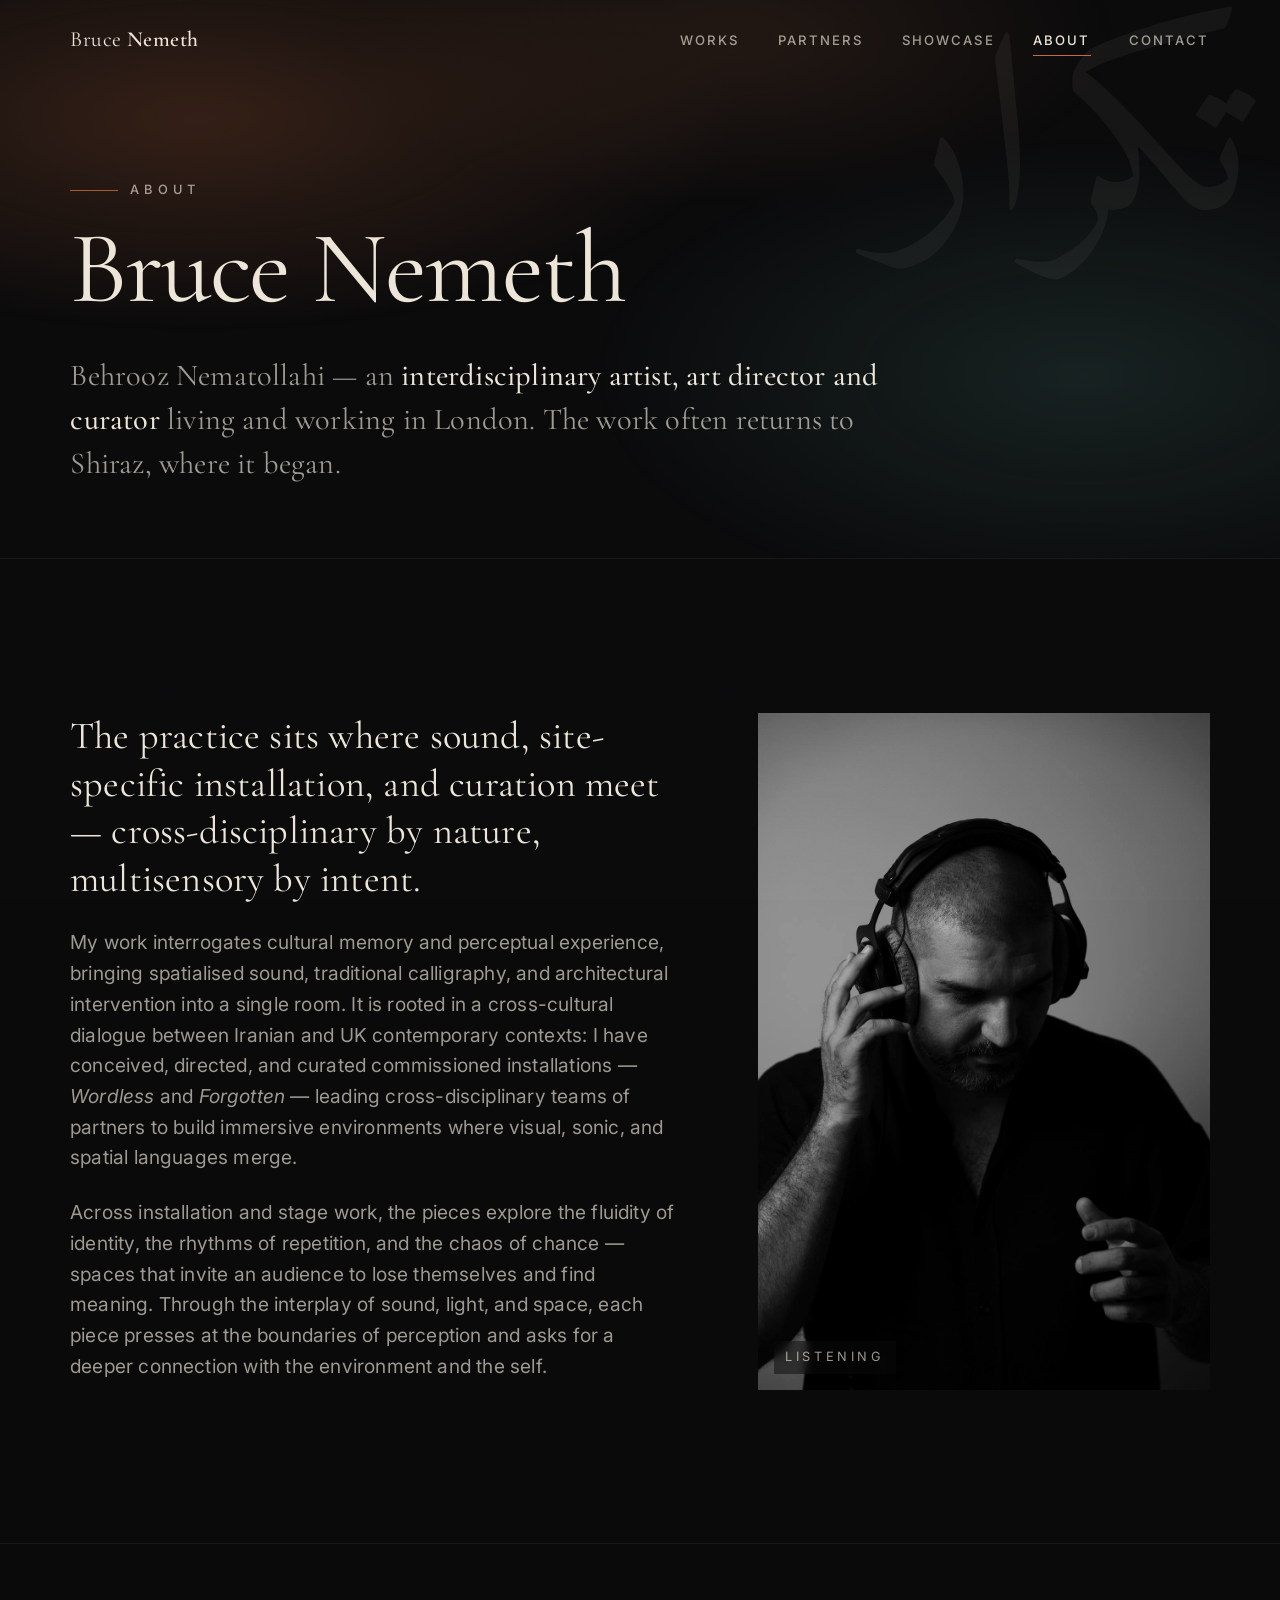
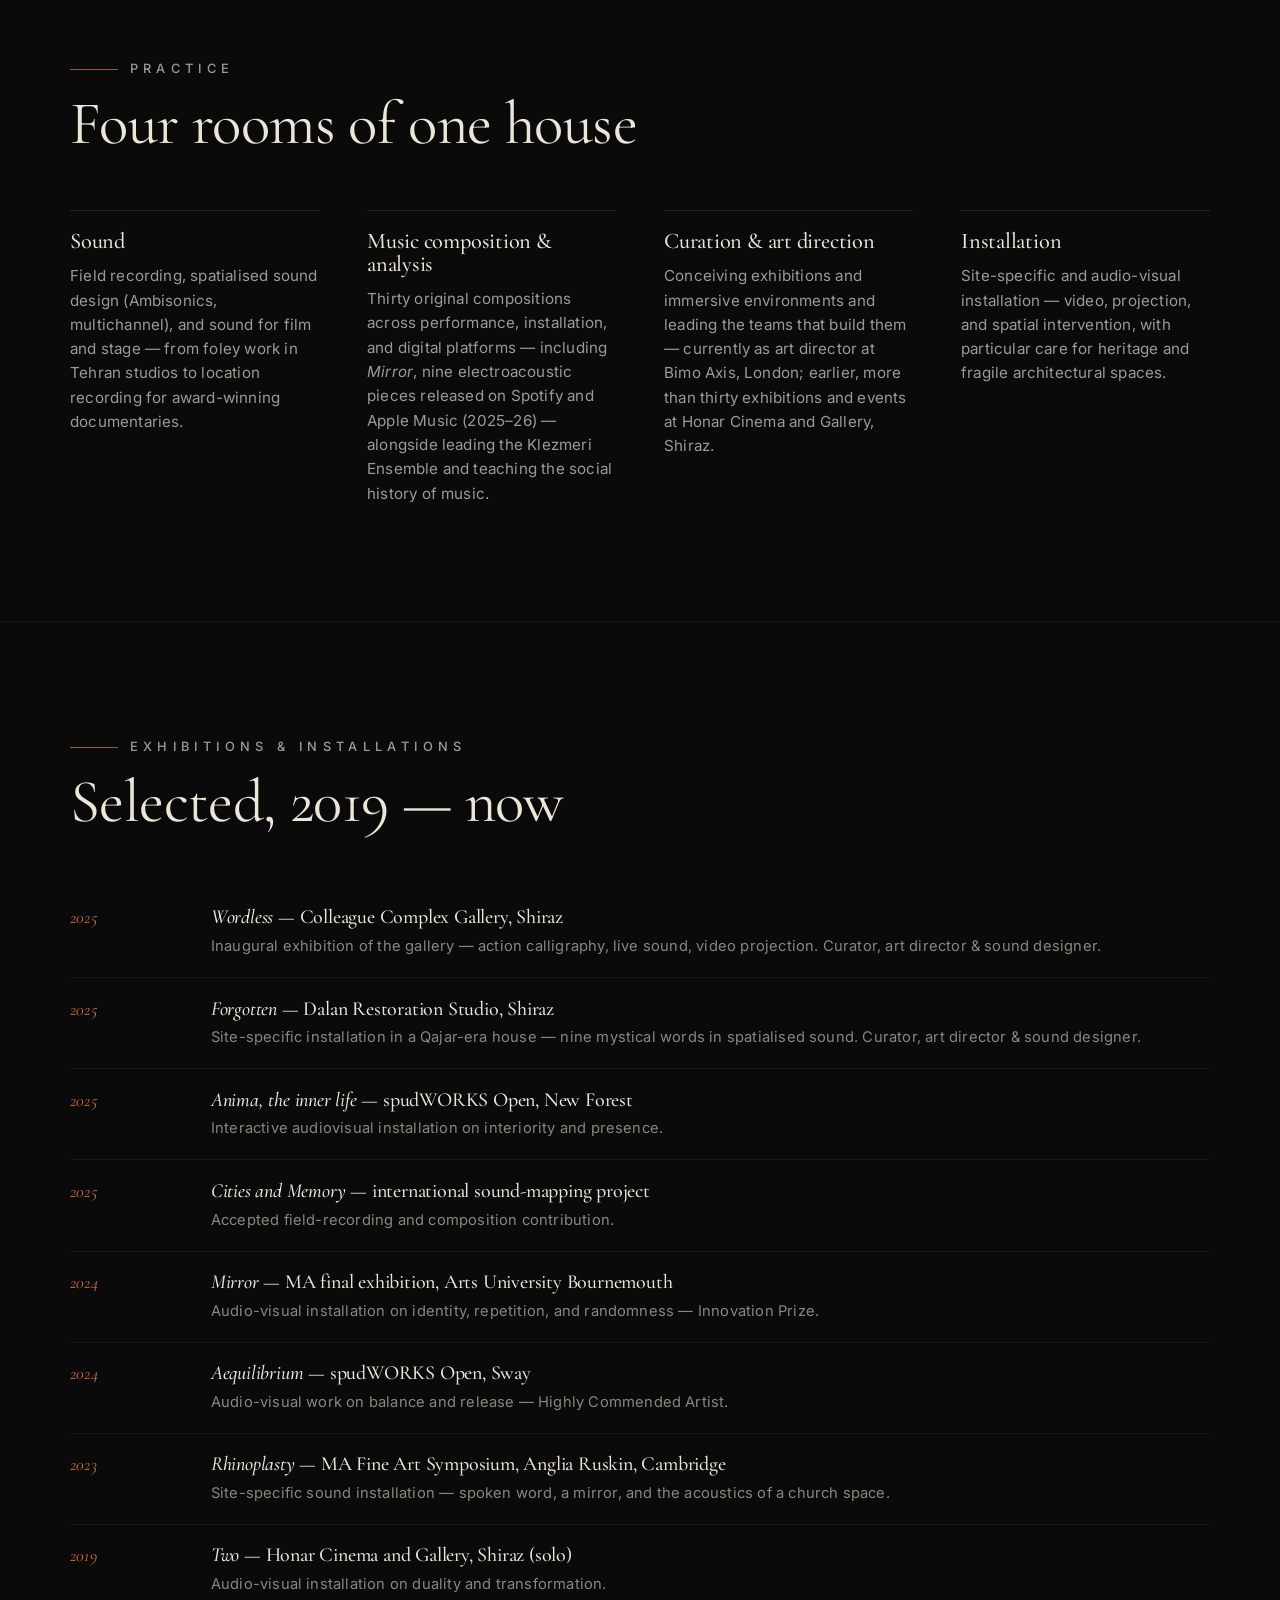
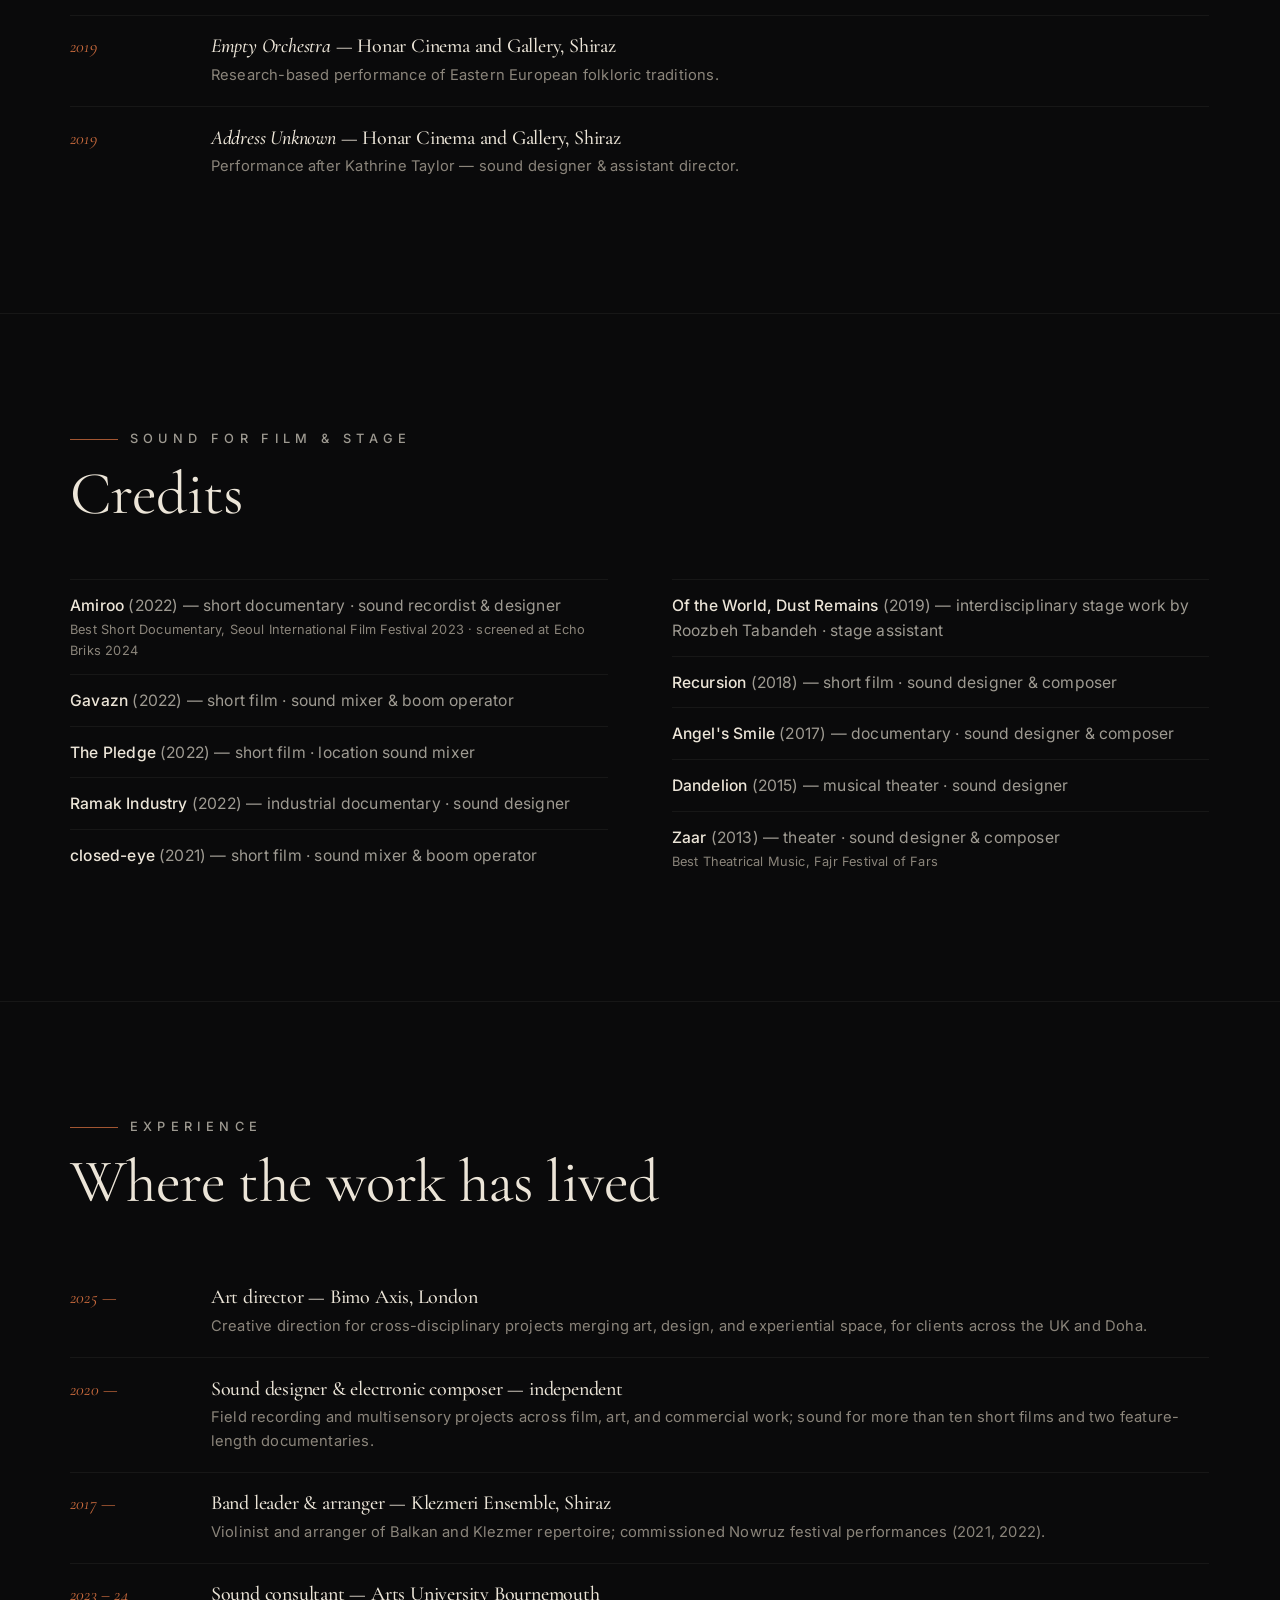
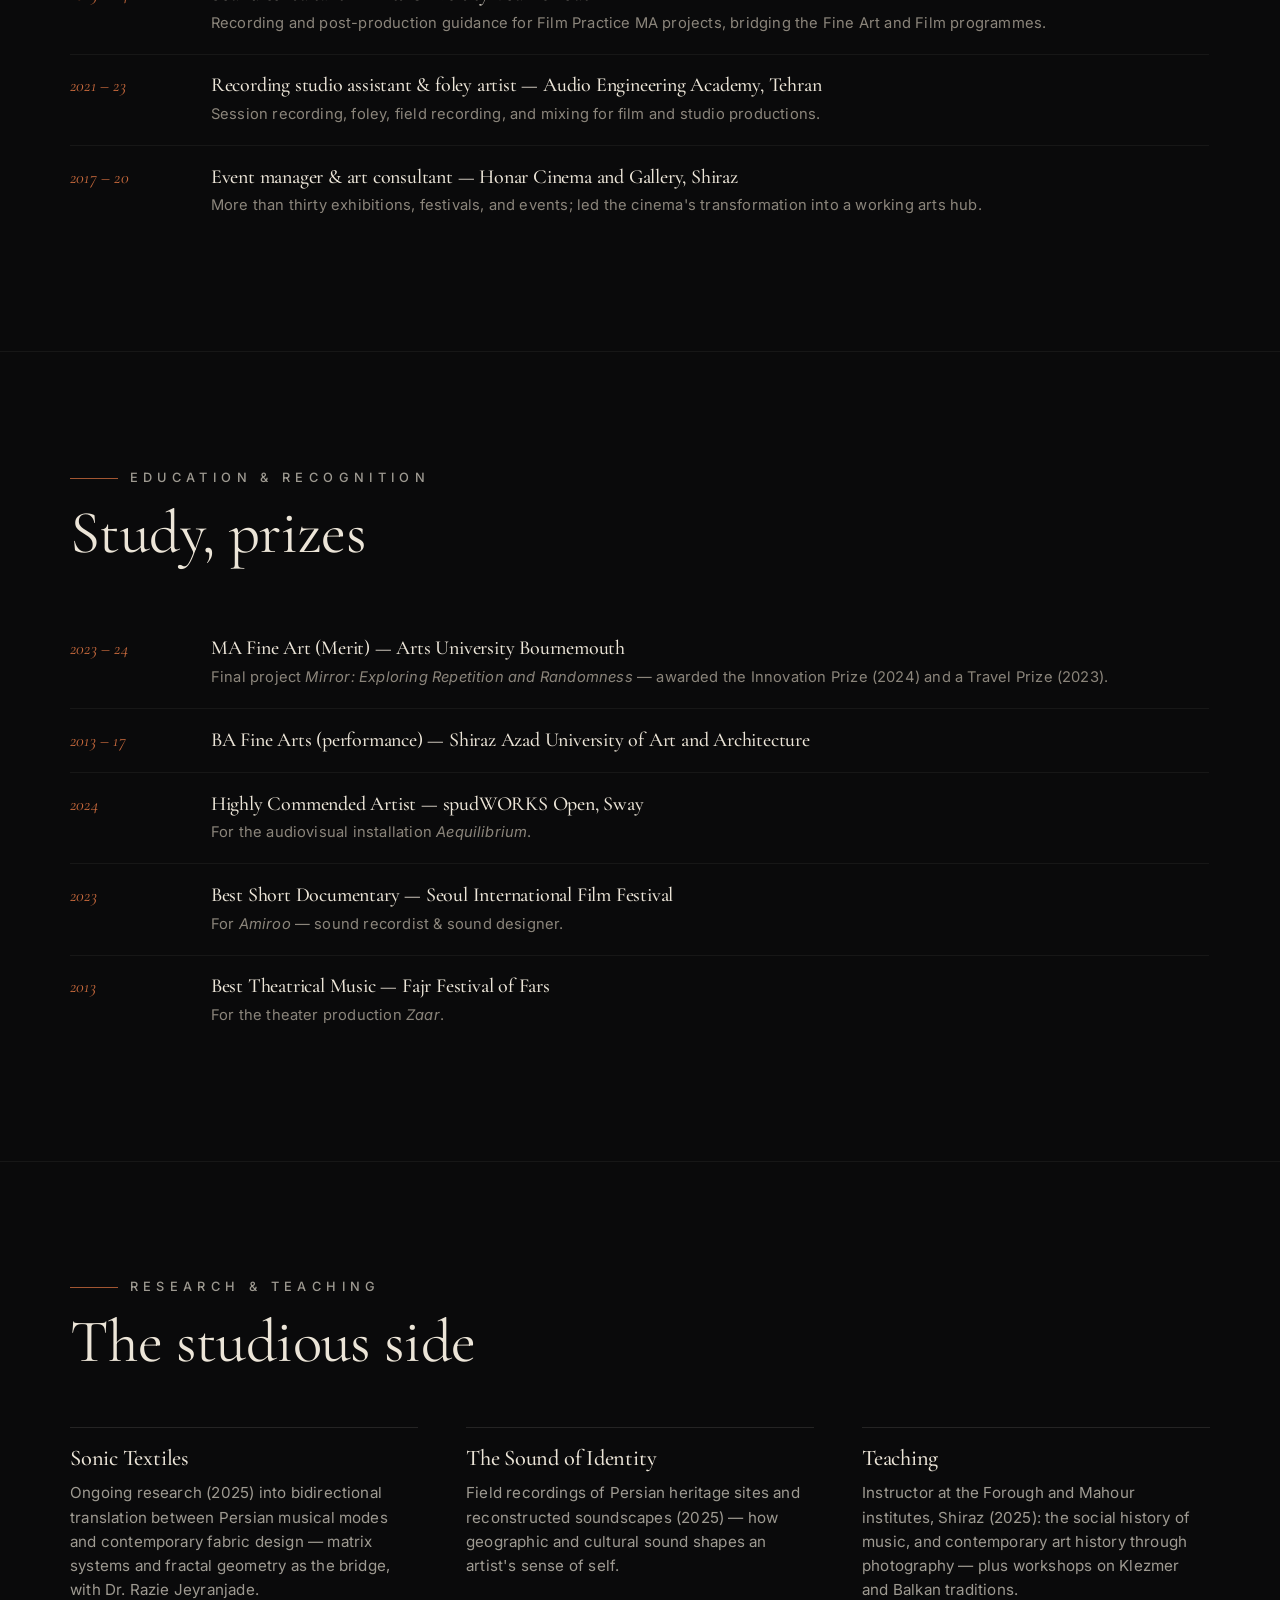
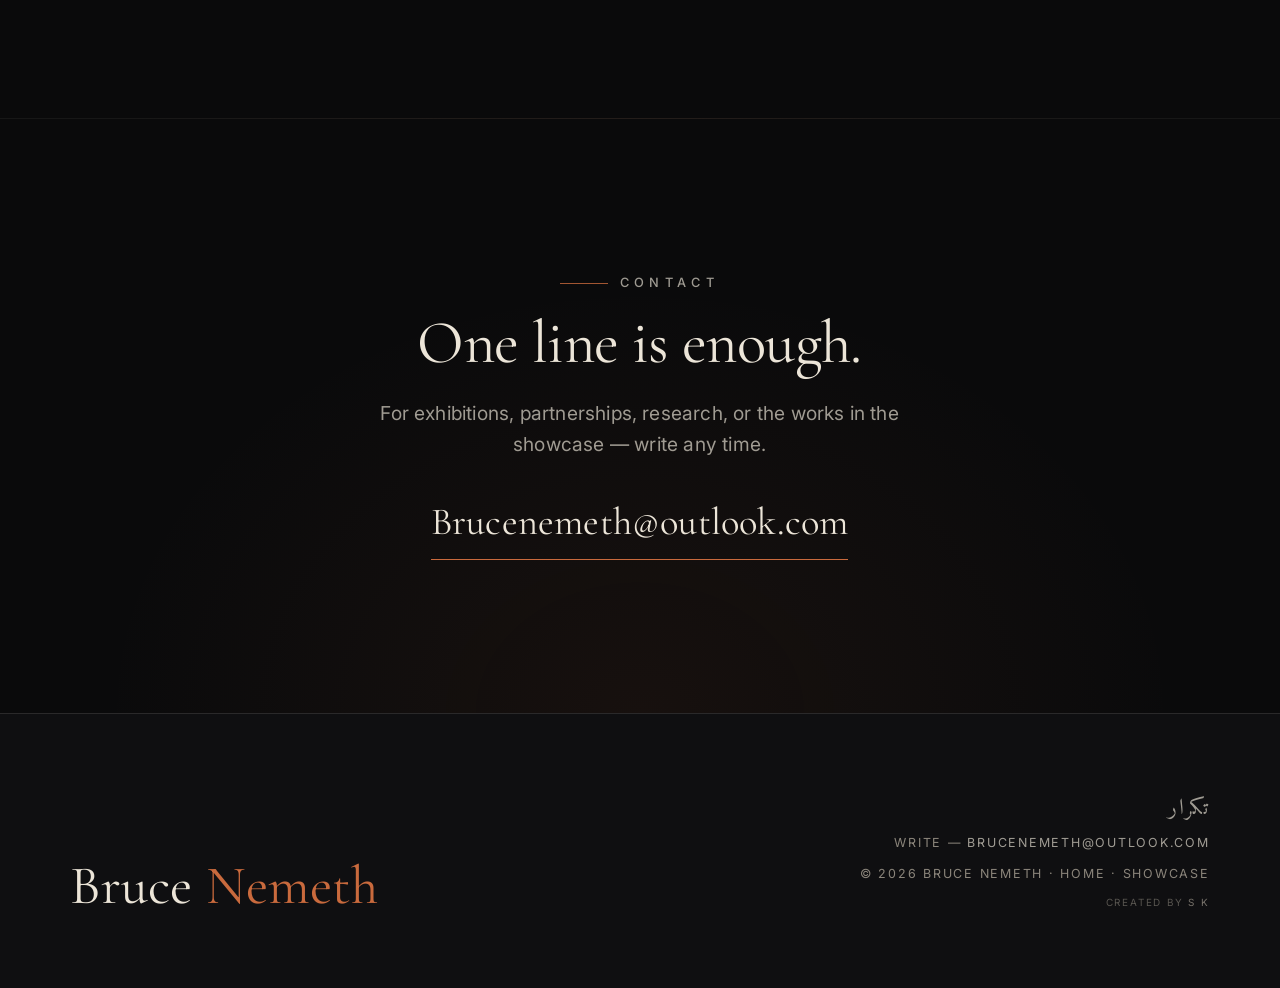
==== commit d6c2cf48: "Stop serving stale CSS/JS for a week, and reset two lists' UA padding The site was serving /css/styl" ====
--- a/about.html
+++ b/about.html
@@ -43,7 +43,7 @@
     />
 
     <!-- Design system -->
-    <link rel="stylesheet" href="css/styles.css" />
+    <link rel="stylesheet" href="css/styles.css?v=2" />
   </head>
 
   <body>
@@ -483,6 +483,6 @@
     </footer>
 
     <!-- Scripts -->
-    <script src="js/main.js" defer></script>
+    <script src="js/main.js?v=2" defer></script>
   </body>
 </html>
--- a/css/styles.css
+++ b/css/styles.css
@@ -1,27 +1,43 @@
 /* ===========================================================================
    BRUCE NEMETH — "The Listening Room"
-   A darkened-gallery redesign. Obsidian ground, bone text, a single ember
+   A darkened-gallery art direction. Obsidian ground, bone text, a single ember
    accent drawn from the works. The artist's idea — repetition as spiral, not
    return — is carried through the type: echoes, a repeating marquee, and
    Persian glyph watermarks (تکرار / فراموشی / بی‌کلام).
 
+   MOBILE FIRST. The base rules are the phone layout. Every media query widens
+   and adds; none narrows or takes away. There are no max-width queries.
+
+   Breakpoints (the only three — keep it that way)
+     640   two-up grids; the paper wall splits in two
+     900   the desktop switch: nav links, side-by-side layouts, the filmstrip
+           runs on a uniform height, decorative watermarks appear, hover exists
+     1080  the paper wall splits in three
+
+   Hover rules live inside @media (hover: hover). On a touchscreen :hover
+   latches after a tap and never releases, which left images stuck zoomed.
+
    Contents
-     1.  Tokens (color, type scale, motion)
+     1.  Tokens
      2.  Reset & base
-     3.  Film grain + texture
-     4.  Typography primitives (labels, headings, rules)
+     3.  Layout + typography primitives
+     4.  Texture (film grain)
      5.  Navigation
      6.  Hero
      7.  Marquee
-     8.  Statement (the concept)
-     9.  About
-     10. Works (chapters + filmstrip gallery)
-     11. Moving image (video facade)
-     12. Contact + form
-     13. Footer
-     14. Lightbox (PhotoSwipe) tuning
-     15. Motion / reveal
-     16. Reduced motion & responsive
+     8.  Statement
+     9.  About (home)
+     10. Works — chapters + filmstrip
+     11. Showcase tease
+     12. Moving image
+     13. Partners
+     14. Contact + form
+     15. Page hero (subpages)
+     16. Showcase — rooms, the wall, interlude, notes
+     17. About page — bio, pillars, timeline, credits
+     18. Footer
+     19. Lightbox (PhotoSwipe)
+     20. Motion, reveal, reduced motion
    =========================================================================== */
 
 /* ---------- 1. Tokens ------------------------------------------------------ */
@@ -32,7 +48,7 @@
   --bg-panel:  #121215;
 
   /* Ink on dark */
-  --bone:      #ece5d8;          /* warm off-white, aged paper           */
+  --bone:      #ece5d8;          /* warm off-white, aged paper            */
   --bone-dim:  rgba(236, 229, 216, 0.66);
   --muted:     #8b857b;
   --line:      rgba(236, 229, 216, 0.12);
@@ -51,14 +67,14 @@
   /* Fluid type scale */
   --fs-eyebrow: clamp(0.68rem, 0.62rem + 0.3vw, 0.8rem);
   --fs-body:    clamp(1.02rem, 0.98rem + 0.35vw, 1.2rem);
-  --fs-lead:    clamp(1.3rem, 1.1rem + 1.1vw, 1.9rem);
-  --fs-h3:      clamp(2rem, 1.4rem + 3vw, 4rem);
-  --fs-h2:      clamp(2.6rem, 1.6rem + 5vw, 6rem);
-  --fs-display: clamp(3.4rem, 1rem + 13vw, 12rem);
+  --fs-lead:    clamp(1.22rem, 1.1rem + 1.1vw, 1.9rem);
+  --fs-h3:      clamp(1.9rem, 1.4rem + 3vw, 4rem);
+  --fs-h2:      clamp(2.4rem, 1.6rem + 5vw, 6rem);
+  --fs-display: clamp(3.2rem, 1rem + 12vw, 12rem);
 
   /* Rhythm */
-  --gutter: clamp(1.25rem, 5vw, 6rem);
-  --section-y: clamp(5.5rem, 12vw, 11rem);
+  --gutter: clamp(1.25rem, 5.5vw, 6rem);
+  --section-y: clamp(4.5rem, 12vw, 11rem);
   --measure: 60ch;
 
   /* Motion */
@@ -101,6 +117,7 @@
 a {
   color: inherit;
   text-decoration: none;
+  -webkit-tap-highlight-color: rgba(201, 106, 61, 0.25);
 }
 
 button {
@@ -109,6 +126,7 @@
   background: none;
   border: 0;
   cursor: pointer;
+  -webkit-tap-highlight-color: rgba(201, 106, 61, 0.25);
 }
 
 ::selection {
@@ -116,7 +134,8 @@
   color: #0a0a0b;
 }
 
-/* Consistent focus ring */
+/* Consistent focus ring. Outside every hover query — keyboard users exist on
+   touch devices too. */
 a:focus-visible,
 button:focus-visible,
 input:focus-visible,
@@ -143,47 +162,42 @@
 }
 .skip-link:focus { top: 1rem; }
 
-/* Shared layout shell */
+/* ---------- 3. Layout + typography primitives ------------------------------ */
+/* The one measure everything hangs off. Nothing else sets a page inset. */
 .shell {
   width: min(100% - (var(--gutter) * 2), 1440px);
   margin-inline: auto;
 }
 
-/* ---------- 3. Film grain + texture --------------------------------------- */
-/* Fixed grain over everything for a filmic, gallery-print feel. GPU-cheap:
-   a single tiled SVG turbulence, blended, pointer-events off. */
-body::after {
-  content: "";
-  position: fixed;
-  inset: 0;
-  z-index: 60;
-  pointer-events: none;
-  opacity: 0.05;
-  mix-blend-mode: overlay;
-  background-image: url("data:image/svg+xml;utf8,<svg xmlns='http://www.w3.org/2000/svg' width='140' height='140'><filter id='n'><feTurbulence type='fractalNoise' baseFrequency='0.85' numOctaves='2' stitchTiles='stitch'/></filter><rect width='100%25' height='100%25' filter='url(%23n)'/></svg>");
-}
-
-/* ---------- 4. Typography primitives -------------------------------------- */
+/* Tracking this wide is the look, but 0.42em turns "Curation · Installation ·
+   Sound" into 370px of type — wider than a phone's text column. It opens up
+   once there is room for it. */
 .eyebrow {
   font-family: var(--sans);
   font-size: var(--fs-eyebrow);
   font-weight: 500;
-  letter-spacing: 0.42em;
+  letter-spacing: 0.24em;
   text-transform: uppercase;
   color: var(--bone-dim);
-  display: inline-flex;
+  display: flex;
+  flex-wrap: wrap;
   align-items: center;
   gap: 0.9em;
 }
 .eyebrow::before {
   content: "";
-  width: clamp(1.5rem, 4vw, 3rem);
+  flex: 0 0 auto;
+  width: clamp(1rem, 4vw, 3rem);
   height: 1px;
   background: var(--ember);
   opacity: 0.8;
 }
 .eyebrow--plain::before { display: none; }
 
+@media (min-width: 640px) {
+  .eyebrow { letter-spacing: 0.42em; }
+}
+
 h1, h2, h3, h4, blockquote {
   font-family: var(--serif);
   font-weight: 500;
@@ -191,28 +205,19 @@
   letter-spacing: -0.01em;
 }
 
+/* A section title always follows an eyebrow, and always sits this far below
+   it — so the gap belongs here, not in a style attribute on every page. */
 .section-title {
+  margin-top: 1rem;
   font-size: var(--fs-h2);
   font-weight: 400;
   line-height: 0.95;
-}
+  text-wrap: balance;
+}
+.section-title--sm { font-size: var(--fs-h3); }
 .section-title em {
   font-style: italic;
   color: var(--bone);
-}
-
-.lead {
-  font-family: var(--serif);
-  font-size: var(--fs-lead);
-  line-height: 1.4;
-  font-weight: 400;
-  color: var(--bone);
-}
-
-.rule {
-  height: 1px;
-  background: var(--line);
-  border: 0;
 }
 
 /* Sound motif: a tiny equaliser. Pure CSS, freezes under reduced-motion. */
@@ -239,14 +244,30 @@
   50%      { transform: scaleY(1); }
 }
 
+/* ---------- 4. Texture (film grain) ---------------------------------------- */
+/* Desktop only. A fixed, blended, full-viewport layer forces the whole page
+   into one composited group; on phones that showed up as flicker and repaint
+   lag on every scroll. The texture is worth ~5% opacity, not that. */
+@media (min-width: 900px) {
+  body::after {
+    content: "";
+    position: fixed;
+    inset: 0;
+    z-index: 60;
+    pointer-events: none;
+    opacity: 0.05;
+    mix-blend-mode: overlay;
+    background-image: url("data:image/svg+xml;utf8,<svg xmlns='http://www.w3.org/2000/svg' width='140' height='140'><filter id='n'><feTurbulence type='fractalNoise' baseFrequency='0.85' numOctaves='2' stitchTiles='stitch'/></filter><rect width='100%25' height='100%25' filter='url(%23n)'/></svg>");
+  }
+}
+
 /* ---------- 5. Navigation -------------------------------------------------- */
 .nav {
   position: fixed;
   inset: 0 0 auto 0;
   z-index: 100;
-  transition: background 0.4s var(--ease), border-color 0.4s var(--ease),
-    backdrop-filter 0.4s var(--ease);
   border-bottom: 1px solid transparent;
+  transition: background 0.4s var(--ease), border-color 0.4s var(--ease);
 }
 .nav.is-scrolled {
   background: rgba(10, 10, 11, 0.72);
@@ -258,23 +279,18 @@
   display: flex;
   align-items: center;
   justify-content: space-between;
-  padding-block: clamp(1rem, 2vw, 1.5rem);
+  gap: 1rem;
+  padding-block: clamp(0.85rem, 2vw, 1.5rem);
 }
 .nav__brand {
   font-family: var(--serif);
-  font-size: 1.35rem;
+  font-size: clamp(1.15rem, 4vw, 1.35rem);
   letter-spacing: 0.02em;
   line-height: 1;
   white-space: nowrap;
 }
 .nav__brand b { font-weight: 600; }
-.nav__links {
-  display: none;
-  gap: clamp(1.5rem, 3vw, 2.75rem);
-}
-@media (min-width: 820px) {
-  .nav__links { display: flex; }
-}
+
 .nav__link {
   position: relative;
   font-size: 0.82rem;
@@ -297,19 +313,19 @@
   transform-origin: left;
   transition: transform 0.4s var(--ease);
 }
-.nav__link:hover,
 .nav__link.is-active { color: var(--bone); }
-.nav__link:hover::after,
 .nav__link.is-active::after { transform: scaleX(1); }
 
+/* Burger — the phone default. */
 .nav__toggle {
   display: inline-flex;
   flex-direction: column;
+  justify-content: center;
   gap: 5px;
-  padding: 0.5rem;
+  /* 44px of tappable area, pulled back to the gutter optically */
+  padding: 0.7rem 0.5rem;
   margin-right: -0.5rem;
 }
-@media (min-width: 820px) { .nav__toggle { display: none; } }
 .nav__toggle span {
   width: 26px;
   height: 1.5px;
@@ -319,6 +335,8 @@
 .nav__toggle[aria-expanded="true"] span:nth-child(1) { transform: translateY(6.5px) rotate(45deg); }
 .nav__toggle[aria-expanded="true"] span:nth-child(2) { opacity: 0; }
 .nav__toggle[aria-expanded="true"] span:nth-child(3) { transform: translateY(-6.5px) rotate(-45deg); }
+
+.nav__links { display: none; }
 
 .nav__mobile {
   overflow: hidden;
@@ -328,54 +346,82 @@
   -webkit-backdrop-filter: blur(14px);
   transition: max-height 0.45s var(--ease);
 }
-.nav__mobile.is-open { max-height: 60vh; border-top: 1px solid var(--line); }
+.nav__mobile.is-open {
+  max-height: 60svh;
+  border-top: 1px solid var(--line);
+}
 .nav__mobile ul {
   list-style: none;
-  padding: 0.5rem 0 1.75rem;
+  padding: 0.5rem 0 1.5rem;
   display: flex;
   flex-direction: column;
 }
 .nav__mobile a {
   display: block;
-  padding: 0.9rem var(--gutter);
-  font-family: var(--serif);
-  font-size: 1.9rem;
+  padding: 0.75rem var(--gutter);
+  font-family: var(--serif);
+  font-size: 1.7rem;
   color: var(--bone-dim);
   transition: color 0.25s var(--ease), padding-left 0.3s var(--ease);
 }
-.nav__mobile a:hover { color: var(--bone); padding-left: calc(var(--gutter) + 0.6rem); }
+
+@media (min-width: 900px) {
+  .nav { transition: background 0.4s var(--ease), border-color 0.4s var(--ease), backdrop-filter 0.4s var(--ease); }
+  .nav__toggle,
+  .nav__mobile { display: none; }
+  .nav__links {
+    display: flex;
+    gap: clamp(1.5rem, 3vw, 2.75rem);
+  }
+}
+
+@media (hover: hover) {
+  .nav__link:hover { color: var(--bone); }
+  .nav__link:hover::after { transform: scaleX(1); }
+  .nav__mobile a:hover { color: var(--bone); padding-left: calc(var(--gutter) + 0.6rem); }
+}
 
 /* ---------- 6. Hero -------------------------------------------------------- */
 .hero {
   position: relative;
+  min-height: 100vh;      /* fallback for engines without svh */
   min-height: 100svh;
   display: flex;
   align-items: flex-end;
   overflow: hidden;
   isolation: isolate;
 }
+
+/* Slideshow: stacked frames of the works. Only .is-active is visible; the
+   canvas paints the noise dissolve on top, then hands over (js/hero.js). The
+   long opacity transition doubles as the no-canvas fallback crossfade. */
 .hero__media {
   position: absolute;
   inset: 0;
   z-index: -2;
   overflow: hidden;
-  will-change: transform;
-}
-/* Slideshow: stacked frames of the works. Only .is-active is visible; the
-   canvas paints the noise dissolve on top, then hands over. The long opacity
-   transition doubles as the no-canvas fallback crossfade. */
+  /* The vertical crop, in one place: js/hero.js reads this so the canvas
+     dissolve lands on exactly the same framing as the CSS. */
+  --hero-focus-y: 44%;
+}
 .hero__media img {
   position: absolute;
   inset: 0;
   width: 100%;
   height: 100%;
   object-fit: cover;
-  object-position: 50% 44%;
+  object-position: 50% var(--hero-focus-y);
   opacity: 0;
   transition: opacity 2.6s var(--ease);
   filter: contrast(1.04) brightness(0.9) saturate(0.94);
 }
 .hero__media img.is-active { opacity: 1; }
+
+/* The handover. The canvas has already painted the incoming frame at full
+   strength, so the swap underneath it has to be instant — crossfading here
+   showed both frames at once for a beat and read as a double exposure. */
+.hero__media.is-cutting img { transition: none; }
+
 .hero__canvas {
   position: absolute;
   inset: 0;
@@ -387,8 +433,9 @@
   pointer-events: none;
 }
 .hero__canvas.is-showing { opacity: 1; }
-/* Eno wash: a barely-there field of slow color, drifting over the works.
-   One element, transform+filter only — cheap to composite. */
+
+/* Eno wash: a barely-there field of slow color drifting over the works.
+   One element, transform + filter only — cheap to composite. */
 .hero__wash {
   position: absolute;
   inset: -22%;
@@ -407,6 +454,7 @@
   50%  { transform: translate3d(2%, 3%, 0)   scale(1.08) rotate(3deg);  filter: hue-rotate(-14deg); }
   100% { transform: translate3d(4%, -3%, 0)  scale(1.02) rotate(-2deg); filter: hue-rotate(10deg); }
 }
+
 /* Vignette + fade into the obsidian ground so the figure emerges from black */
 .hero__scrim {
   position: absolute;
@@ -416,24 +464,13 @@
     radial-gradient(120% 90% at 62% 30%, transparent 30%, rgba(10,10,11,0.55) 78%, var(--bg) 100%),
     linear-gradient(180deg, rgba(10,10,11,0.55) 0%, rgba(10,10,11,0.05) 34%, rgba(10,10,11,0.75) 82%, var(--bg) 100%);
 }
-/* Giant Persian watermark: تکرار (tekrar / "repetition") */
-.hero__glyph {
-  position: absolute;
-  z-index: -1;
-  right: clamp(-1rem, 2vw, 4rem);
-  top: 16%;
-  font-family: var(--arab);
-  font-size: clamp(7rem, 26vw, 24rem);
-  line-height: 0.8;
-  color: var(--bone);
-  opacity: 0.06;
-  pointer-events: none;
-  user-select: none;
-}
+
+/* No width here — .shell already sets one, and a `width: 100%` on this
+   element silently beat it (same specificity, further down the file), which
+   is what pushed the name and tagline out past both gutters. */
 .hero__inner {
-  width: 100%;
+  padding-top: clamp(6rem, 18vh, 9rem);
   padding-bottom: clamp(3rem, 8vh, 7rem);
-  padding-top: 8rem;
 }
 .hero__name {
   font-family: var(--serif);
@@ -441,18 +478,28 @@
   font-weight: 500;
   line-height: 0.86;
   letter-spacing: -0.02em;
-  margin-top: 1.5rem;
+  margin-top: 1.25rem;
   text-wrap: balance;
 }
 .hero__name span { display: block; }
-.hero__name .thin {
-  font-weight: 300;
-  font-style: italic;
-  color: var(--bone-dim);
+/* The Persian name: its own script, its own type. Amiri, no tracking
+   (letter-spacing breaks Arabic shaping). Set well below the Latin name and
+   given a full line box — Amiri's descenders reach a long way, and at display
+   size they were landing in the tagline. */
+.hero__name .fa {
+  font-family: var(--arab);
+  font-weight: 400;
+  font-size: 0.5em;
+  line-height: 1.5;
+  letter-spacing: 0;
+  color: var(--bone-dim);
+  /* keep the RTL word in the same lockup as "Bruce" (an RTL block would
+     otherwise slide to the right edge of the shell) */
+  text-align: left;
 }
 .hero__tagline {
-  margin-top: clamp(1.25rem, 3vw, 2rem);
-  max-width: 34ch;
+  margin-top: clamp(0.75rem, 2vw, 2rem);
+  max-width: 28ch;
   font-family: var(--serif);
   font-style: italic;
   font-size: var(--fs-lead);
@@ -494,73 +541,66 @@
   60%, 100% { transform: translateY(100%); }
 }
 
+@media (min-width: 900px) {
+  .hero__tagline { max-width: 34ch; }
+}
+
+/* Watermark glyphs — see section 20. */
+
 /* ---------- 7. Marquee ----------------------------------------------------- */
 .marquee {
   border-block: 1px solid var(--line);
   padding-block: clamp(0.9rem, 2vw, 1.4rem);
   overflow: hidden;
-  white-space: nowrap;
   background: var(--bg-raise);
 }
+/* Two identical groups, each carrying its own trailing gap, so translating
+   the track by exactly -50% lands the second group where the first began.
+   (A gap on the track itself put the seam half a gap out — the marquee
+   visibly hitched once per loop.) */
 .marquee__track {
-  display: inline-flex;
+  display: flex;
+  width: max-content;
+  will-change: transform;
+  animation: marquee 34s linear infinite;
+}
+.marquee__group {
+  display: flex;
+  flex: 0 0 auto;
   align-items: center;
   gap: 2.5rem;
-  will-change: transform;
-  animation: marquee 34s linear infinite;
-}
-.marquee:hover .marquee__track { animation-play-state: paused; }
-.marquee__track span {
-  font-family: var(--serif);
-  font-size: clamp(1.4rem, 3.5vw, 2.6rem);
+  padding-right: 2.5rem;
+  white-space: nowrap;
+}
+.marquee__group span {
+  font-family: var(--serif);
+  font-size: clamp(1.2rem, 3.5vw, 2.6rem);
   font-style: italic;
   letter-spacing: 0.01em;
   color: var(--bone-dim);
 }
-.marquee__track b {
+.marquee__group b {
   color: var(--ember);
   font-style: normal;
   font-weight: 400;
   font-family: var(--arab);
 }
-.marquee__track .dot { color: var(--ember); font-style: normal; }
+.marquee__group .dot { color: var(--ember); font-style: normal; }
 @keyframes marquee {
   to { transform: translateX(-50%); }
 }
 
-/* ---------- 8. Statement (the concept) ------------------------------------ */
+@media (hover: hover) {
+  .marquee:hover .marquee__track { animation-play-state: paused; }
+}
+
+/* ---------- 8. Statement --------------------------------------------------- */
 .statement {
   position: relative;
   padding-block: var(--section-y);
   overflow: hidden;
   isolation: isolate;
 }
-/* Echo stack — "what appears cyclical reveals itself as spiral." The word
-   repeats, each iteration fainter and turned, so return reads as departure. */
-.echoes {
-  position: absolute;
-  inset: 0;
-  z-index: -1;
-  display: grid;
-  place-items: center;
-  pointer-events: none;
-  animation: echo-spin 90s linear infinite;
-}
-.echoes span {
-  grid-area: 1 / 1;
-  font-family: var(--serif);
-  font-style: italic;
-  font-size: clamp(3rem, 12vw, 11rem);
-  color: var(--bone);
-  white-space: nowrap;
-}
-.echoes span:nth-child(1) { opacity: 0.05;  transform: scale(1);    }
-.echoes span:nth-child(2) { opacity: 0.04;  transform: scale(0.78) rotate(-6deg);  color: var(--ember); }
-.echoes span:nth-child(3) { opacity: 0.03;  transform: scale(0.58) rotate(7deg);   }
-.echoes span:nth-child(4) { opacity: 0.022; transform: scale(0.4)  rotate(-12deg); }
-.echoes span:nth-child(5) { opacity: 0.015; transform: scale(0.26) rotate(16deg);  color: var(--ember); }
-@keyframes echo-spin { to { transform: rotate(360deg); } }
-
 .statement__inner {
   max-width: 46rem;
   margin-inline: auto;
@@ -568,26 +608,26 @@
 }
 .statement__kicker {
   justify-content: center;
-  margin-bottom: 2.5rem;
+  margin-bottom: 2rem;
 }
 .statement__lead {
   font-family: var(--serif);
   font-style: italic;
-  font-size: clamp(1.8rem, 1rem + 3.4vw, 3.6rem);
+  font-size: clamp(1.6rem, 1rem + 3.4vw, 3.6rem);
   line-height: 1.12;
   color: var(--bone);
-  margin-bottom: 2rem;
+  margin-bottom: 1.5rem;
   text-wrap: balance;
 }
 .statement__body {
   font-family: var(--serif);
-  font-size: clamp(1.2rem, 1rem + 1vw, 1.7rem);
+  font-size: clamp(1.1rem, 1rem + 1vw, 1.7rem);
   line-height: 1.55;
   color: var(--bone-dim);
 }
 .statement__body b { color: var(--bone); font-weight: 500; }
 .statement__sig {
-  margin-top: 2.75rem;
+  margin-top: 2.25rem;
   font-family: var(--sans);
   font-size: var(--fs-eyebrow);
   letter-spacing: 0.32em;
@@ -595,18 +635,16 @@
   color: var(--muted);
 }
 
-/* ---------- 9. About ------------------------------------------------------- */
+/* ---------- 9. About (home) ------------------------------------------------ */
 .about {
   padding-block: var(--section-y);
   border-top: 1px solid var(--line-soft);
 }
 .about__grid {
   display: grid;
-  gap: clamp(2.5rem, 6vw, 5.5rem);
+  gap: clamp(2rem, 6vw, 5.5rem);
   align-items: start;
-}
-@media (min-width: 900px) {
-  .about__grid { grid-template-columns: 0.85fr 1.15fr; }
+  margin-top: 2.5rem;
 }
 .about__portrait {
   position: relative;
@@ -622,7 +660,6 @@
   filter: grayscale(1) contrast(1.05);
   transition: transform 1.2s var(--ease), filter 0.8s var(--ease);
 }
-.about__portrait:hover img { transform: scale(1.04); filter: grayscale(0.85) contrast(1.08); }
 .about__portrait figcaption {
   position: absolute;
   left: 1rem;
@@ -635,44 +672,58 @@
   backdrop-filter: blur(4px);
   padding: 0.4rem 0.7rem;
 }
-.about__body > * + * { margin-top: 1.75rem; }
+.about__body > * + * { margin-top: 1.5rem; }
 .about__lead {
   font-family: var(--serif);
-  font-size: clamp(1.5rem, 1rem + 2vw, 2.4rem);
+  font-size: clamp(1.4rem, 1rem + 2vw, 2.4rem);
   line-height: 1.24;
   color: var(--bone);
   font-weight: 400;
 }
+/* Drop cap. line-height has to stay near the cap height — tighter than this
+   and the glyph's ink escapes its float box and sits on the line above. */
 .about__lead .drop {
   float: left;
-  font-size: 3.2em;
-  line-height: 0.72;
-  padding: 0.05em 0.12em 0 0;
+  font-size: 2.8em;
+  line-height: 0.8;
+  padding: 0.06em 0.12em 0 0;
   color: var(--ember);
   font-weight: 500;
 }
 .about__text { color: var(--bone-dim); max-width: var(--measure); }
+/* padding, not padding-top: a <ul> carries 40px of UA padding-inline-start,
+   which was indenting the whole list past the text above it. */
 .about__meta {
   display: flex;
   flex-wrap: wrap;
-  gap: 0.6rem 1rem;
-  padding-top: 1.75rem;
+  gap: 0.5rem 1rem;
+  padding: 1.5rem 0 0;
   border-top: 1px solid var(--line);
   list-style: none;
 }
 .about__meta li {
-  font-size: 0.8rem;
+  font-size: 0.78rem;
   letter-spacing: 0.18em;
   text-transform: uppercase;
   color: var(--muted);
 }
-.about__meta li + li::before {
+/* The separator trails its own item. Leading it (li + li::before) meant a
+   wrapped line opened with a stray dot, which read as a broken bullet list. */
+.about__meta li:not(:last-child)::after {
   content: "·";
-  margin-right: 1rem;
+  margin-left: 1rem;
   color: var(--ember);
 }
 
-/* ---------- 10. Works (chapters + filmstrip) ------------------------------ */
+@media (min-width: 900px) {
+  .about__grid { grid-template-columns: 0.85fr 1.15fr; }
+}
+
+@media (hover: hover) {
+  .about__portrait:hover img { transform: scale(1.04); filter: grayscale(0.85) contrast(1.08); }
+}
+
+/* ---------- 10. Works — chapters + filmstrip ------------------------------- */
 .works {
   padding-block: var(--section-y);
   border-top: 1px solid var(--line-soft);
@@ -681,9 +732,9 @@
   display: flex;
   justify-content: space-between;
   align-items: flex-end;
-  gap: 1.5rem;
+  gap: 1rem;
   flex-wrap: wrap;
-  margin-bottom: clamp(3rem, 7vw, 6rem);
+  margin-bottom: clamp(2.5rem, 7vw, 6rem);
 }
 .works__count {
   font-size: var(--fs-eyebrow);
@@ -694,37 +745,23 @@
 
 .chapter {
   position: relative;
-  padding-block: clamp(3rem, 7vw, 6rem);
+  padding-block: clamp(2.5rem, 7vw, 6rem);
   border-top: 1px solid var(--line);
 }
 .chapter:first-child { border-top: 0; }
 
-/* Big faint Persian glyph behind each chapter */
-.chapter__glyph {
-  position: absolute;
-  top: clamp(1rem, 4vw, 3rem);
-  right: -0.25rem;
-  z-index: 0;
-  font-family: var(--arab);
-  font-size: clamp(5rem, 17vw, 16rem);
-  line-height: 0.75;
-  color: var(--bone);
-  opacity: 0.045;
-  pointer-events: none;
-  user-select: none;
-}
 .chapter__head {
   position: relative;
   z-index: 1;
   display: flex;
   align-items: baseline;
-  gap: clamp(1rem, 3vw, 2.5rem);
-  margin-bottom: clamp(1.75rem, 4vw, 3rem);
+  gap: 0.75rem clamp(1rem, 3vw, 2.5rem);
+  margin-bottom: clamp(1.5rem, 4vw, 3rem);
   flex-wrap: wrap;
 }
 .chapter__index {
   font-family: var(--serif);
-  font-size: clamp(1.4rem, 3vw, 2.2rem);
+  font-size: clamp(1.3rem, 3vw, 2.2rem);
   color: var(--ember);
   font-style: italic;
   line-height: 1;
@@ -736,7 +773,7 @@
   line-height: 0.95;
 }
 .chapter__subtitle {
-  margin-top: 0.75rem;
+  margin-top: 0.65rem;
   font-family: var(--serif);
   font-style: italic;
   font-size: var(--fs-lead);
@@ -744,11 +781,10 @@
   max-width: 40ch;
 }
 .chapter__note {
-  font-size: 0.8rem;
+  font-size: 0.72rem;
   letter-spacing: 0.16em;
   text-transform: uppercase;
   color: var(--muted);
-  align-self: center;
 }
 
 .gallery-wrap {
@@ -756,14 +792,17 @@
   z-index: 1;
 }
 
-/* Filmstrip: uniform height, natural widths — art shows in its own ratio,
-   no square cropping. Horizontal scroll + snap. */
+/* The filmstrip. Every cell declares its own --ar (set from the source
+   dimensions in js/main.js), so a cell reserves its exact box before the
+   photograph decodes. Without it the cells collapsed to nothing and snapped
+   open one by one as the lazy images arrived. */
 .gallery {
   display: flex;
-  gap: clamp(0.75rem, 1.5vw, 1.25rem);
+  gap: clamp(0.65rem, 1.5vw, 1.25rem);
   overflow-x: auto;
+  overscroll-behavior-x: contain;
   scroll-snap-type: x mandatory;
-  padding-bottom: 1.25rem;
+  padding-bottom: 1rem;
   scrollbar-width: thin;
   scrollbar-color: var(--ember) transparent;
   -webkit-overflow-scrolling: touch;
@@ -773,10 +812,12 @@
 .gallery::-webkit-scrollbar-thumb { background: var(--ember); border-radius: 4px; }
 
 .gallery-item {
-  --h: clamp(300px, 58vh, 600px);
   position: relative;
   flex: 0 0 auto;
-  height: var(--h);
+  /* Phone: a swipeable card, sized by width. Desktop takes over below and
+     hangs everything on one height instead. */
+  width: min(76vw, 340px);
+  aspect-ratio: var(--ar, 3 / 4);
   scroll-snap-align: start;
   overflow: hidden;
   background: var(--bg-panel);
@@ -784,36 +825,31 @@
   outline-offset: 4px;
 }
 .gallery-item img {
+  width: 100%;
   height: 100%;
-  width: auto;
   object-fit: cover;
   filter: grayscale(0.15) contrast(1.02) brightness(0.96);
   transition: transform 0.9s var(--ease), filter 0.6s var(--ease);
 }
+/* Open-in-lightbox affordance. Always visible on touch — there is no hover to
+   reveal it with. */
 .gallery-item::after {
-  /* click-to-open affordance */
   content: "↗";
   position: absolute;
-  top: 0.75rem;
-  right: 0.85rem;
-  width: 2.1rem;
-  height: 2.1rem;
+  top: 0.6rem;
+  right: 0.6rem;
+  width: 2rem;
+  height: 2rem;
   display: grid;
   place-items: center;
-  font-size: 1rem;
+  font-size: 0.95rem;
   color: var(--bone);
   background: rgba(10,10,11,0.45);
   backdrop-filter: blur(4px);
   border: 1px solid var(--line);
   border-radius: 50%;
-  opacity: 0;
-  transform: translateY(-4px);
   transition: opacity 0.35s var(--ease), transform 0.35s var(--ease);
 }
-.gallery-item:hover img,
-.gallery-item:focus-visible img { transform: scale(1.05); filter: grayscale(0) contrast(1.04) brightness(1); }
-.gallery-item:hover::after,
-.gallery-item:focus-visible::after { opacity: 1; transform: none; }
 
 .gallery-nav {
   position: absolute;
@@ -832,17 +868,99 @@
   backdrop-filter: blur(6px);
   transition: background 0.3s var(--ease), border-color 0.3s var(--ease);
 }
-@media (min-width: 900px) { .gallery-nav { display: flex; } }
-.gallery-nav:hover { background: var(--ember); border-color: var(--ember); color: #0a0a0b; }
 .gallery-nav.prev { left: -8px; }
 .gallery-nav.next { right: -8px; }
 
-/* ---------- 11. Moving image (video facade) ------------------------------- */
+@media (min-width: 900px) {
+  /* Uniform height, natural widths — each work shows in its own ratio, no
+     square cropping. --ar turns the height into the right width. */
+  .gallery-item {
+    width: auto;
+    height: clamp(320px, 58vh, 600px);
+  }
+  .gallery-nav { display: flex; }
+}
+
+@media (hover: hover) {
+  .gallery-item::after { opacity: 0; transform: translateY(-4px); }
+  .gallery-item:hover img,
+  .gallery-item:focus-visible img { transform: scale(1.05); filter: grayscale(0) contrast(1.04) brightness(1); }
+  .gallery-item:hover::after,
+  .gallery-item:focus-visible::after { opacity: 1; transform: none; }
+  .gallery-nav:hover { background: var(--ember); border-color: var(--ember); color: #0a0a0b; }
+}
+/* Keyboard users get the affordance without a pointer. */
+.gallery-item:focus-visible::after { opacity: 1; transform: none; }
+
+/* ---------- 11. Showcase tease (home → showcase.html) ---------------------- */
+.tease {
+  position: relative;
+  display: block;
+  overflow: hidden;
+  border-block: 1px solid var(--line);
+  isolation: isolate;
+}
+.tease__bg {
+  position: absolute;
+  inset: 0;
+  z-index: -2;
+}
+.tease__bg img {
+  width: 100%;
+  height: 100%;
+  object-fit: cover;
+  object-position: 50% 30%;
+  filter: brightness(0.6) saturate(0.95);
+  transition: transform 1.6s var(--ease), filter 1s var(--ease);
+}
+.tease__scrim {
+  position: absolute;
+  inset: 0;
+  z-index: -1;
+  background: linear-gradient(180deg, var(--bg) 0%, rgba(10,10,11,0.25) 30%, rgba(10,10,11,0.35) 70%, var(--bg) 100%);
+}
+.tease__inner {
+  min-height: clamp(300px, 46svh, 420px);
+  display: flex;
+  flex-direction: column;
+  justify-content: flex-end;
+  padding-block: clamp(2.5rem, 7vw, 5.5rem);
+}
+.tease__title {
+  margin-top: 1.25rem;
+  font-size: var(--fs-h2);
+  font-weight: 400;
+  line-height: 0.98;
+  max-width: 14ch;
+}
+.tease__title .go {
+  display: inline-block;
+  color: var(--ember-lit);
+  transition: transform 0.5s var(--ease);
+}
+.tease__hint {
+  margin-top: 1rem;
+  font-size: var(--fs-eyebrow);
+  letter-spacing: 0.28em;
+  text-transform: uppercase;
+  color: var(--bone-dim);
+}
+
+@media (min-width: 900px) {
+  .tease__inner { min-height: clamp(360px, 58vh, 580px); }
+}
+
+@media (hover: hover) {
+  .tease:hover .tease__bg img { transform: scale(1.045); filter: brightness(0.7) saturate(1); }
+  .tease:hover .tease__title .go { transform: translateX(0.35em); }
+}
+
+/* ---------- 12. Moving image (video facade) -------------------------------- */
 .film {
   padding-block: var(--section-y);
   border-top: 1px solid var(--line-soft);
 }
-.film__head { margin-bottom: clamp(2rem, 5vw, 3.5rem); }
+.film__head { margin-bottom: clamp(1.75rem, 5vw, 3.5rem); }
 .film__frame {
   position: relative;
   aspect-ratio: 16 / 9;
@@ -874,7 +992,6 @@
   filter: grayscale(0.4) contrast(1.05);
   transition: transform 1.1s var(--ease), opacity 0.5s var(--ease);
 }
-.film__facade:hover img { transform: scale(1.05); opacity: 0.78; }
 .film__facade::before {
   content: "";
   position: absolute;
@@ -886,11 +1003,10 @@
   inset: 0;
   display: grid;
   place-items: center;
-  gap: 0;
 }
 .film__play span {
-  width: clamp(64px, 9vw, 92px);
-  height: clamp(64px, 9vw, 92px);
+  width: clamp(56px, 9vw, 92px);
+  height: clamp(56px, 9vw, 92px);
   border-radius: 50%;
   border: 1px solid var(--bone);
   background: rgba(10,10,11,0.35);
@@ -899,26 +1015,191 @@
   place-items: center;
   transition: background 0.35s var(--ease), transform 0.35s var(--ease);
 }
-.film__facade:hover .film__play span { background: var(--ember); border-color: var(--ember); transform: scale(1.06); }
 .film__play span::after {
   content: "";
   margin-left: 4px;
   border-style: solid;
-  border-width: 11px 0 11px 18px;
+  border-width: 9px 0 9px 15px;
   border-color: transparent transparent transparent var(--bone);
 }
-.film__facade:hover .film__play span::after { border-left-color: #0a0a0b; }
 .film__label {
   position: absolute;
-  left: 1.25rem;
-  bottom: 1.1rem;
+  left: 1rem;
+  bottom: 0.9rem;
   font-size: var(--fs-eyebrow);
   letter-spacing: 0.28em;
   text-transform: uppercase;
   color: var(--bone-dim);
 }
 
-/* ---------- 12. Contact + form -------------------------------------------- */
+@media (min-width: 900px) {
+  .film__play span::after { border-width: 11px 0 11px 18px; }
+  .film__label { left: 1.25rem; bottom: 1.1rem; }
+}
+
+@media (hover: hover) {
+  .film__facade:hover img { transform: scale(1.05); opacity: 0.78; }
+  .film__facade:hover .film__play span { background: var(--ember); border-color: var(--ember); transform: scale(1.06); }
+  .film__facade:hover .film__play span::after { border-left-color: #0a0a0b; }
+}
+
+/* ---------- 13. Partners --------------------------------------------------- */
+.partners {
+  padding-block: var(--section-y);
+  border-top: 1px solid var(--line-soft);
+}
+.partners__intro {
+  margin-top: 1.25rem;
+  font-family: var(--serif);
+  font-style: italic;
+  font-size: var(--fs-lead);
+  color: var(--bone-dim);
+  max-width: 44ch;
+}
+.partners__grid {
+  display: grid;
+  grid-template-columns: repeat(2, 1fr);
+  gap: 1.5rem 0.85rem;
+  margin-top: clamp(2rem, 6vw, 4.5rem);
+}
+.partner__media {
+  position: relative;
+  aspect-ratio: 3 / 4;
+  overflow: hidden;
+  background: var(--bg-panel);
+}
+.partner__media img {
+  width: 100%;
+  height: 100%;
+  object-fit: cover;
+  object-position: 50% 22%;
+  filter: grayscale(1) contrast(1.04) brightness(0.92);
+  transition: transform 1.1s var(--ease), filter 0.7s var(--ease);
+}
+/* A landscape frame in a portrait box — hold the head near the top. */
+.partner__media--high img { object-position: 50% 18%; }
+.partner__name {
+  margin-top: 0.9rem;
+  font-family: var(--serif);
+  font-size: clamp(1.15rem, 1rem + 1vw, 1.7rem);
+  font-weight: 500;
+  line-height: 1.1;
+}
+.partner__role {
+  margin-top: 0.3rem;
+  font-size: 0.62rem;
+  letter-spacing: 0.16em;
+  text-transform: uppercase;
+  color: var(--muted);
+}
+
+@media (min-width: 900px) {
+  .partners__grid {
+    grid-template-columns: repeat(4, 1fr);
+    gap: clamp(1.25rem, 3vw, 2.25rem);
+  }
+  .partner__name { margin-top: 1.1rem; }
+  .partner__role { font-size: 0.72rem; letter-spacing: 0.22em; }
+}
+
+@media (hover: hover) {
+  .partner:hover .partner__media img {
+    transform: scale(1.035);
+    filter: grayscale(0.75) contrast(1.05) brightness(0.98);
+  }
+}
+
+/* S K — no photograph, by choice. A tiny terminal that keeps itself company:
+   it types, answers, plays a note at 432 Hz, and waits. */
+.sk-console {
+  position: relative;
+  display: block;
+  background: #0b100c; /* green-tinted near-black */
+  border: 1px solid var(--line-soft);
+  box-shadow: inset 0 0 46px rgba(140, 220, 150, 0.05);
+  user-select: none;
+}
+.sk-console::after {
+  content: "";              /* scanlines */
+  position: absolute;
+  inset: 0;
+  pointer-events: none;
+  background: repeating-linear-gradient(
+    0deg,
+    rgba(0, 0, 0, 0.16) 0 1px,
+    transparent 1px 3px
+  );
+}
+.sk-term {
+  margin: 0;
+  padding: 0.75rem;
+  font-family: ui-monospace, "Cascadia Mono", Consolas, "Courier New", monospace;
+  font-size: 0.66rem;
+  line-height: 2;
+  color: #9fd6a0; /* soft phosphor */
+  text-shadow: 0 0 8px rgba(159, 214, 160, 0.35);
+}
+.sk-term::before {
+  content: "● ● ●";         /* window dots */
+  display: block;
+  font-size: 0.5rem;
+  letter-spacing: 0.4em;
+  color: rgba(236, 229, 216, 0.28);
+  text-shadow: none;
+  margin-bottom: 0.7rem;
+}
+.sk-line {
+  display: block;
+  overflow: hidden;
+  white-space: nowrap;
+}
+.sk-line b { font-weight: 400; color: var(--ember-lit); }
+.sk-l2 { color: var(--bone-dim); text-shadow: none; }
+.sk-caret {
+  display: inline-block;
+  width: 0.6ch;
+  height: 1em;
+  vertical-align: -0.15em;
+  background: #9fd6a0;
+  animation: sk-blink 1.1s steps(1, end) infinite;
+}
+/* One 12s loop: type whoami → answer → play a note → idle at the prompt. */
+.sk-l1 { width: 0;  animation: sk-l1 12s infinite; }
+.sk-l2 { opacity: 0; animation: sk-l2 12s infinite; }
+.sk-l3 { width: 0;  animation: sk-l3 12s infinite; }
+.sk-l4 { opacity: 0; animation: sk-l4 12s infinite; }
+@keyframes sk-l1 {
+  0%       { width: 0; opacity: 1; animation-timing-function: steps(8, end); }
+  3%       { width: 0; opacity: 1; animation-timing-function: steps(8, end); }
+  10%, 90% { width: 8ch; opacity: 1; }
+  94%, 100%{ width: 8ch; opacity: 0; }
+}
+@keyframes sk-l2 {
+  0%, 12%  { opacity: 0; }
+  13%, 90% { opacity: 1; }
+  94%, 100%{ opacity: 0; }
+}
+@keyframes sk-l3 {
+  0%, 20%  { width: 0; opacity: 1; animation-timing-function: steps(14, end); }
+  34%, 90% { width: 15ch; opacity: 1; }
+  94%, 100%{ width: 15ch; opacity: 0; }
+}
+@keyframes sk-l4 {
+  0%, 38%  { opacity: 0; }
+  40%, 90% { opacity: 1; }
+  94%, 100%{ opacity: 0; }
+}
+@keyframes sk-blink {
+  0%, 49%  { opacity: 1; }
+  50%, 100%{ opacity: 0; }
+}
+
+@media (min-width: 900px) {
+  .sk-term { padding: clamp(0.9rem, 2vw, 1.4rem); font-size: 0.78rem; }
+  .sk-term::before { margin-bottom: 1.1rem; }
+}
+
+/* ---------- 14. Contact + form --------------------------------------------- */
 .contact {
   padding-block: var(--section-y);
   border-top: 1px solid var(--line-soft);
@@ -930,30 +1211,44 @@
   display: grid;
   gap: clamp(2.5rem, 6vw, 5rem);
 }
-@media (min-width: 900px) {
-  .contact__grid { grid-template-columns: 1fr 1fr; }
-}
 .contact__title {
   font-size: var(--fs-h2);
   font-weight: 400;
   line-height: 0.95;
-  margin-block: 1.25rem 2rem;
-}
-.contact__text { color: var(--bone-dim); max-width: 44ch; margin-bottom: 2.5rem; }
-.contact__links { list-style: none; display: grid; gap: 1rem; }
+  margin-block: 1.25rem 1.75rem;
+  text-wrap: balance;
+}
+.contact__text { color: var(--bone-dim); max-width: 44ch; margin-bottom: 2rem; }
+/* padding: 0 — the UA's 40px padding-inline-start would otherwise throw the
+   centred (.contact__solo) variant off-centre by half of it. */
+.contact__links { list-style: none; display: grid; gap: 1rem; padding: 0; }
 .contact__links a {
   display: inline-flex;
   align-items: center;
   gap: 0.9rem;
   font-family: var(--serif);
-  font-size: clamp(1.35rem, 1rem + 1.4vw, 2.1rem);
+  /* The address is long — let it wrap rather than push the page sideways. */
+  font-size: clamp(1.15rem, 1rem + 1.4vw, 2.1rem);
   color: var(--bone);
   width: fit-content;
+  word-break: break-word;
   transition: color 0.3s var(--ease), gap 0.3s var(--ease);
 }
-.contact__links a:hover { color: var(--ember-lit); gap: 1.4rem; }
 .contact__links svg { width: 1.15em; height: 1.15em; stroke: var(--ember); flex: 0 0 auto; }
 
+/* Email-only variant used on the home page. */
+.contact__solo {
+  max-width: 50rem;
+  margin-inline: auto;
+  text-align: center;
+}
+.contact__solo .eyebrow { justify-content: center; }
+.contact__solo .contact__text { margin-inline: auto; }
+.contact__solo .contact__links { justify-items: center; }
+
+/* Dormant — the contact form is not on any page right now (contact is
+   email-only). Kept intact for the Formspree wiring; .contact__grid is its
+   two-column shell. Delete both if the form is not coming back. */
 .form { display: grid; gap: 1.4rem; }
 .form__field { display: grid; gap: 0.5rem; }
 .form__field label {
@@ -970,7 +1265,9 @@
   border: 0;
   border-bottom: 1px solid var(--line);
   color: var(--bone);
+  /* 16px minimum, or iOS zooms the whole page on focus. */
   font: inherit;
+  font-size: max(1rem, var(--fs-body));
   transition: border-color 0.3s var(--ease);
   resize: vertical;
 }
@@ -994,9 +1291,9 @@
   color: var(--bone);
   border: 1px solid var(--bone-dim);
   border-radius: 999px;
-  transition: color 0.35s var(--ease), background 0.35s var(--ease), border-color 0.35s var(--ease), gap 0.3s var(--ease);
-}
-.btn:hover:not(:disabled) { background: var(--bone); color: var(--bg); border-color: var(--bone); gap: 1.1rem; }
+  transition: color 0.35s var(--ease), background 0.35s var(--ease),
+    border-color 0.35s var(--ease), gap 0.3s var(--ease);
+}
 .btn:disabled { opacity: 0.5; cursor: not-allowed; }
 
 .form__status {
@@ -1009,9 +1306,361 @@
 .form__status.is-ok { border-left-color: var(--teal); color: var(--bone); }
 .form__status.is-err { border-left-color: #d9553f; color: var(--bone); }
 
-/* ---------- 13. Footer ----------------------------------------------------- */
+/* Email-only contact band, subpages */
+.write {
+  padding-block: var(--section-y);
+  border-top: 1px solid var(--line-soft);
+  text-align: center;
+  background:
+    radial-gradient(70% 120% at 50% 100%, rgba(201, 106, 61, 0.07), transparent 60%),
+    var(--bg);
+}
+.write .eyebrow { justify-content: center; }
+.write__title {
+  margin-top: 1.25rem;
+  font-size: var(--fs-h3);
+  font-weight: 400;
+  line-height: 1;
+  text-wrap: balance;
+}
+.write__text {
+  margin: 1.5rem auto 2rem;
+  color: var(--bone-dim);
+  max-width: 46ch;
+}
+.write__mail {
+  display: inline-block;
+  font-family: var(--serif);
+  font-size: clamp(1.2rem, 1rem + 1.8vw, 2.4rem);
+  color: var(--bone);
+  border-bottom: 1px solid var(--ember);
+  padding-bottom: 0.15em;
+  word-break: break-word;
+  transition: color 0.3s var(--ease), border-color 0.3s var(--ease);
+}
+
+@media (min-width: 900px) {
+  .contact__grid { grid-template-columns: 1fr 1fr; }
+}
+
+@media (hover: hover) {
+  .contact__links a:hover { color: var(--ember-lit); gap: 1.4rem; }
+  .btn:hover:not(:disabled) { background: var(--bone); color: var(--bg); border-color: var(--bone); gap: 1.1rem; }
+  .write__mail:hover { color: var(--ember-lit); border-color: var(--ember-lit); }
+}
+
+/* ---------- 15. Page hero (subpages) --------------------------------------- */
+.page-hero {
+  position: relative;
+  overflow: hidden;
+  isolation: isolate;
+  padding-top: clamp(7rem, 20vh, 13rem);
+  padding-bottom: clamp(2.5rem, 8vh, 6rem);
+}
+.page-hero .hero__wash { z-index: -1; opacity: 0.4; }
+.page-hero__title {
+  margin-top: 1.25rem;
+  font-size: clamp(2.5rem, 1.6rem + 6vw, 6.5rem);
+  font-weight: 400;
+  line-height: 0.95;
+  letter-spacing: -0.015em;
+  text-wrap: balance;
+}
+.page-hero__intro {
+  margin-top: clamp(1.25rem, 3vw, 2.25rem);
+  font-family: var(--serif);
+  font-size: var(--fs-lead);
+  line-height: 1.45;
+  color: var(--bone-dim);
+  max-width: 56ch;
+}
+.page-hero__intro b { color: var(--bone); font-weight: 500; }
+
+/* ---------- 16. Showcase — rooms, the wall, interlude, notes --------------- */
+.room {
+  position: relative;
+  padding-block: clamp(3rem, 9vw, 7.5rem);
+  border-top: 1px solid var(--line-soft);
+}
+.room__head { max-width: 62rem; margin-bottom: clamp(2rem, 6vw, 4.5rem); }
+.room__index {
+  font-family: var(--serif);
+  font-style: italic;
+  font-size: clamp(1.2rem, 2.5vw, 2rem);
+  color: var(--ember);
+  margin-right: 0.75rem;
+}
+.room__title {
+  display: inline;
+  font-size: var(--fs-h3);
+  font-weight: 400;
+  line-height: 0.95;
+}
+.room__intro {
+  margin-top: 1.25rem;
+  font-family: var(--serif);
+  font-size: clamp(1.05rem, 1rem + 0.8vw, 1.5rem);
+  line-height: 1.55;
+  color: var(--bone-dim);
+  max-width: 58ch;
+}
+
+/* The wall: a quiet masonry hang. Reuses .gallery/.gallery-item so the
+   lightbox delegation keeps working; overrides the filmstrip entirely. */
+.gallery.wall {
+  display: block;
+  overflow: visible;
+  scroll-snap-type: none;
+  padding-bottom: 0;
+  columns: 1;
+  column-gap: clamp(1.25rem, 3vw, 2.25rem);
+}
+.wall .gallery-item {
+  display: block;
+  width: 100%;
+  height: auto;
+  aspect-ratio: auto;      /* the photograph's own ratio decides */
+  margin: 0 0 clamp(1.5rem, 4vw, 3rem);
+  break-inside: avoid;
+  background: none;
+}
+.wall .gallery-item img {
+  width: 100%;
+  height: auto;
+  background: var(--bg-panel);
+  filter: contrast(1.01);
+}
+.wall--1 { columns: 1 !important; }
+.work__label {
+  display: flex;
+  flex-direction: column;
+  align-items: flex-start;
+  gap: 0.15rem;
+  padding-top: 0.75rem;
+  font-size: 0.7rem;
+  letter-spacing: 0.18em;
+  text-transform: uppercase;
+  color: var(--muted);
+}
+.work__label b { font-weight: 500; color: var(--bone-dim); }
+.work__label span { white-space: nowrap; }
+
+@media (min-width: 640px) {
+  .gallery.wall { columns: 2; }
+}
+@media (min-width: 900px) {
+  .work__label {
+    flex-direction: row;
+    justify-content: space-between;
+    align-items: baseline;
+    gap: 1.5rem;
+    padding-top: 0.85rem;
+    font-size: 0.72rem;
+  }
+}
+@media (min-width: 1080px) {
+  .gallery.wall.wall--3 { columns: 3; }
+}
+
+@media (hover: hover) {
+  .wall .gallery-item:hover img,
+  .wall .gallery-item:focus-visible img { transform: scale(1.015); filter: contrast(1.03); }
+}
+
+/* Interlude: one work, floor to ceiling, and a line of text. */
+.interlude {
+  position: relative;
+  min-height: clamp(360px, 62svh, 560px);
+  overflow: hidden;
+  isolation: isolate;
+  display: grid;
+  place-items: center;
+  border-block: 1px solid var(--line-soft);
+}
+.interlude > img {
+  position: absolute;
+  inset: 0;
+  z-index: -2;
+  width: 100%;
+  height: 100%;
+  object-fit: cover;
+  filter: brightness(0.82);
+}
+.interlude::after {
+  content: "";
+  position: absolute;
+  inset: 0;
+  z-index: -1;
+  background: linear-gradient(180deg, var(--bg) 0%, transparent 22%, transparent 78%, var(--bg) 100%);
+}
+.interlude__quote {
+  font-family: var(--serif);
+  font-style: italic;
+  font-size: clamp(1.35rem, 1rem + 2.4vw, 2.8rem);
+  line-height: 1.3;
+  color: var(--bone);
+  text-align: center;
+  max-width: 26ch;
+  padding: 2rem var(--gutter);
+  text-shadow: 0 2px 26px rgba(0, 0, 0, 0.55);
+}
+
+@media (min-width: 900px) {
+  .interlude { min-height: clamp(420px, 82vh, 760px); }
+}
+
+/* Project notes — museum wall text */
+.notes {
+  padding-block: clamp(3rem, 9vw, 7.5rem);
+  border-top: 1px solid var(--line-soft);
+}
+.notes__grid {
+  display: grid;
+  gap: clamp(1.25rem, 3vw, 2.5rem);
+  margin-top: clamp(2rem, 5vw, 4rem);
+}
+.notes__coda { margin-top: clamp(1.5rem, 3vw, 2.5rem); }
+.note {
+  background: var(--bg-raise);
+  border: 1px solid var(--line-soft);
+  padding: clamp(1.5rem, 4vw, 3rem);
+}
+.note__title {
+  font-size: clamp(1.6rem, 1.2rem + 1.6vw, 2.5rem);
+  font-weight: 400;
+}
+.note__where {
+  margin-top: 0.6rem;
+  font-size: 0.72rem;
+  letter-spacing: 0.2em;
+  text-transform: uppercase;
+  color: var(--muted);
+}
+.note__body { margin-top: 1.25rem; color: var(--bone-dim); font-size: 0.98rem; }
+.note__credit {
+  margin-top: 1.5rem;
+  padding-top: 1.1rem;
+  border-top: 1px solid var(--line-soft);
+  font-size: 0.72rem;
+  letter-spacing: 0.16em;
+  text-transform: uppercase;
+  color: var(--muted);
+}
+
+@media (min-width: 900px) {
+  .notes__grid { grid-template-columns: 1fr 1fr; }
+}
+
+/* ---------- 17. About page — bio, pillars, timeline, credits --------------- */
+.bio {
+  padding-block: var(--section-y);
+  border-top: 1px solid var(--line-soft);
+}
+.bio__grid {
+  display: grid;
+  gap: clamp(2rem, 6vw, 5rem);
+  align-items: start;
+}
+.bio__body > * + * { margin-top: 1.5rem; }
+.bio__lead {
+  font-family: var(--serif);
+  font-size: clamp(1.4rem, 1rem + 2vw, 2.4rem);
+  line-height: 1.24;
+  font-weight: 400;
+}
+.bio__text { color: var(--bone-dim); max-width: var(--measure); }
+.bio__portrait {
+  position: relative;
+  overflow: hidden;
+  background: var(--bg-panel);
+}
+.bio__portrait img { width: 100%; height: auto; filter: contrast(1.03); }
+.bio__portrait figcaption,
+.about__portrait figcaption {
+  position: absolute;
+  left: 1rem;
+  bottom: 1rem;
+  font-size: var(--fs-eyebrow);
+  letter-spacing: 0.28em;
+  text-transform: uppercase;
+  color: var(--bone-dim);
+  background: rgba(10, 10, 11, 0.5);
+  backdrop-filter: blur(4px);
+  padding: 0.4rem 0.7rem;
+}
+
+.sect {
+  padding-block: clamp(3rem, 9vw, 7.5rem);
+  border-top: 1px solid var(--line-soft);
+}
+.sect__head { margin-bottom: clamp(1.75rem, 5vw, 3.5rem); }
+.sect__head .section-title { font-size: var(--fs-h3); }
+
+/* Practice pillars */
+.pillars {
+  display: grid;
+  gap: clamp(1.5rem, 4vw, 3rem);
+  grid-template-columns: repeat(auto-fit, minmax(15rem, 1fr));
+}
+.pillar { border-top: 1px solid var(--line); padding-top: 1.2rem; }
+.pillar h3 { font-size: 1.4rem; font-weight: 500; }
+.pillar p { margin-top: 0.7rem; color: var(--bone-dim); font-size: 0.95rem; }
+
+/* Timeline rows — stacked on a phone, year-in-the-margin from 640 up. */
+.timeline { list-style: none; padding: 0; }
+.timeline li {
+  display: grid;
+  gap: 0.2rem;
+  padding-block: 1rem;
+  border-top: 1px solid var(--line-soft);
+}
+.timeline li:first-child { border-top: 0; }
+.timeline .yr {
+  font-family: var(--serif);
+  font-style: italic;
+  color: var(--ember);
+  font-size: 0.95rem;
+  line-height: 1.5;
+}
+.timeline h4 { font-size: 1.2rem; font-weight: 500; line-height: 1.25; }
+.timeline h4 em { font-style: italic; }
+.timeline p { margin-top: 0.3rem; color: var(--muted); font-size: 0.92rem; }
+
+@media (min-width: 640px) {
+  .timeline li {
+    grid-template-columns: clamp(4.5rem, 8vw, 6.5rem) 1fr;
+    gap: clamp(1rem, 3vw, 2.5rem);
+    padding-block: 1.15rem;
+  }
+  .timeline .yr { font-size: 1.1rem; }
+  .timeline h4 { font-size: 1.25rem; }
+}
+@media (min-width: 900px) {
+  .bio__grid { grid-template-columns: 1.15fr 0.85fr; }
+}
+
+/* Compact fact list (film credits etc.) */
+.credits {
+  list-style: none;
+  padding: 0;
+  columns: 1;
+  column-gap: clamp(2rem, 5vw, 4rem);
+}
+.credits li {
+  break-inside: avoid;
+  padding-block: 0.8rem;
+  border-top: 1px solid var(--line-soft);
+  font-size: 0.98rem;
+  color: var(--bone-dim);
+}
+.credits li b { color: var(--bone); font-weight: 500; }
+.credits li span { display: block; font-size: 0.8rem; color: var(--muted); margin-top: 0.15rem; }
+
+@media (min-width: 760px) { .credits { columns: 2; } }
+
+/* ---------- 18. Footer ----------------------------------------------------- */
 .footer {
-  padding-block: clamp(3rem, 6vw, 5rem);
+  padding-block: clamp(2.5rem, 6vw, 5rem);
   border-top: 1px solid var(--line);
   background: var(--bg-raise);
 }
@@ -1024,8 +1673,26 @@
 }
 .footer__name { font-family: var(--serif); font-size: clamp(2rem, 6vw, 3.4rem); line-height: 0.9; }
 .footer__name span { color: var(--ember); }
-.footer__meta { text-align: right; font-size: 0.8rem; letter-spacing: 0.14em; text-transform: uppercase; color: var(--muted); }
-.footer__meta a:hover { color: var(--bone); }
+.footer__meta {
+  text-align: left;
+  font-size: 0.78rem;
+  letter-spacing: 0.14em;
+  text-transform: uppercase;
+  color: var(--muted);
+}
+.footer__glyph {
+  font-family: var(--arab);
+  font-size: 1.4rem;
+  color: var(--bone-dim);
+  display: block;
+  margin-bottom: 0.4rem;
+}
+.footer__write {
+  display: block;
+  margin-bottom: 0.7rem;
+  word-break: break-word;
+}
+.footer__write a { color: var(--bone-dim); }
 .footer__credit {
   display: block;
   margin-top: 0.7rem;
@@ -1034,21 +1701,23 @@
   color: rgba(139, 133, 123, 0.6);
 }
 .footer__credit a { color: rgba(139, 133, 123, 0.85); }
-.footer__credit a:hover { color: var(--ember); }
-.footer__glyph {
-  font-family: var(--arab);
-  font-size: 1.4rem;
-  color: var(--bone-dim);
-  display: block;
-  margin-bottom: 0.4rem;
-}
-
-/* ---------- 14. Lightbox (PhotoSwipe) tuning ------------------------------ */
+
+@media (min-width: 640px) {
+  .footer__meta { text-align: right; }
+}
+
+@media (hover: hover) {
+  .footer__meta a:hover { color: var(--bone); }
+  .footer__write a:hover { color: var(--ember-lit); }
+  .footer__credit a:hover { color: var(--ember); }
+}
+
+/* ---------- 19. Lightbox (PhotoSwipe) tuning ------------------------------- */
 .pswp { --pswp-bg: #060606; }
 .pswp__bg { background: #060606; }
 .pswp__icn { fill: var(--bone); }
 
-/* ---------- 15. Motion / reveal ------------------------------------------- */
+/* ---------- 20. Motion, reveal, watermarks --------------------------------- */
 .js .reveal {
   opacity: 0;
   transform: translateY(30px);
@@ -1069,464 +1738,78 @@
   to   { opacity: 1; transform: none; }
 }
 
-/* ---------- 17. Partners --------------------------------------------------- */
-.partners {
-  padding-block: var(--section-y);
-  border-top: 1px solid var(--line-soft);
-}
-.partners__intro {
-  margin-top: 1.5rem;
-  font-family: var(--serif);
-  font-style: italic;
-  font-size: var(--fs-lead);
-  color: var(--bone-dim);
-  max-width: 44ch;
-}
-.partners__grid {
-  display: grid;
-  grid-template-columns: repeat(2, 1fr);
-  gap: clamp(1.25rem, 3vw, 2.25rem);
-  margin-top: clamp(2.5rem, 6vw, 4.5rem);
-}
+/* The watermarks — تکرار behind the hero, the chapter glyphs, and the echo
+   stack ("what appears cyclical reveals itself as spiral": the word repeats,
+   each iteration fainter and turned, so return reads as departure).
+   Desktop only. They are sized to a wide column; on a phone they are wider
+   than the viewport and land directly on top of the copy they are meant to
+   sit behind, which just reads as two texts fighting. */
+.hero__glyph,
+.page-hero__glyph,
+.chapter__glyph,
+.echoes { display: none; }
+
 @media (min-width: 900px) {
-  .partners__grid { grid-template-columns: repeat(4, 1fr); }
-}
-.partner__media {
-  position: relative;
-  aspect-ratio: 3 / 4;
-  overflow: hidden;
-  background: var(--bg-panel);
-}
-.partner__media img {
-  width: 100%;
-  height: 100%;
-  object-fit: cover;
-  object-position: 50% 22%;
-  filter: grayscale(1) contrast(1.04) brightness(0.92);
-  transition: transform 1.1s var(--ease), filter 0.7s var(--ease);
-}
-.partner:hover .partner__media img {
-  transform: scale(1.035);
-  filter: grayscale(0.75) contrast(1.05) brightness(0.98);
-}
-.partner__name {
-  margin-top: 1.1rem;
-  font-family: var(--serif);
-  font-size: clamp(1.25rem, 1rem + 1vw, 1.7rem);
-  font-weight: 500;
-  line-height: 1.1;
-}
-.partner__role {
-  margin-top: 0.35rem;
-  font-size: 0.72rem;
-  letter-spacing: 0.22em;
-  text-transform: uppercase;
-  color: var(--muted);
-}
-/* S K — no photograph, by choice. A quiet joke: a note, held in braces. */
-.partner--sk .partner__media {
-  display: grid;
-  place-items: center;
-  background: var(--bg-raise);
-  border: 1px solid var(--line-soft);
-}
-.sk-glyph {
-  font-family: var(--serif);
-  font-size: clamp(2.4rem, 2rem + 2.5vw, 4rem);
-  color: var(--bone-dim);
-  user-select: none;
-}
-.sk-glyph .note {
-  display: inline-block;
-  color: var(--ember);
-  transition: transform 0.6s var(--ease);
-}
-.partner--sk:hover .note { transform: rotate(14deg) translateY(-5px); }
-
-/* ---------- 18. Showcase tease (home → showcase.html) ---------------------- */
-.tease {
-  position: relative;
-  display: block;
-  overflow: hidden;
-  border-block: 1px solid var(--line);
-  isolation: isolate;
-}
-.tease__bg {
-  position: absolute;
-  inset: 0;
-  z-index: -2;
-}
-.tease__bg img {
-  width: 100%;
-  height: 100%;
-  object-fit: cover;
-  object-position: 50% 30%;
-  filter: brightness(0.6) saturate(0.95);
-  transition: transform 1.6s var(--ease), filter 1s var(--ease);
-}
-.tease:hover .tease__bg img { transform: scale(1.045); filter: brightness(0.7) saturate(1); }
-.tease__scrim {
-  position: absolute;
-  inset: 0;
-  z-index: -1;
-  background: linear-gradient(180deg, var(--bg) 0%, rgba(10,10,11,0.25) 30%, rgba(10,10,11,0.35) 70%, var(--bg) 100%);
-}
-.tease__inner {
-  min-height: clamp(360px, 58vh, 580px);
-  display: flex;
-  flex-direction: column;
-  justify-content: flex-end;
-  padding-block: clamp(3rem, 7vw, 5.5rem);
-}
-.tease__title {
-  margin-top: 1.25rem;
-  font-size: var(--fs-h2);
-  font-weight: 400;
-  line-height: 0.98;
-  max-width: 14ch;
-}
-.tease__title .go {
-  display: inline-block;
-  color: var(--ember-lit);
-  transition: transform 0.5s var(--ease);
-}
-.tease:hover .tease__title .go { transform: translateX(0.35em); }
-.tease__hint {
-  margin-top: 1.25rem;
-  font-size: var(--fs-eyebrow);
-  letter-spacing: 0.28em;
-  text-transform: uppercase;
-  color: var(--bone-dim);
-}
-
-/* ---------- 19. Page hero (subpages) --------------------------------------- */
-.page-hero {
-  position: relative;
-  overflow: hidden;
-  isolation: isolate;
-  padding-top: clamp(8.5rem, 20vh, 13rem);
-  padding-bottom: clamp(3rem, 8vh, 6rem);
-}
-.page-hero .hero__wash { z-index: -1; opacity: 0.4; }
-.page-hero__glyph {
-  position: absolute;
-  z-index: -1;
-  right: clamp(-1rem, 2vw, 4rem);
-  top: 8%;
-  font-family: var(--arab);
-  font-size: clamp(6rem, 20vw, 17rem);
-  line-height: 0.8;
-  color: var(--bone);
-  opacity: 0.05;
-  pointer-events: none;
-  user-select: none;
-}
-.page-hero__title {
-  margin-top: 1.5rem;
-  font-size: clamp(2.8rem, 1.6rem + 6vw, 6.5rem);
-  font-weight: 400;
-  line-height: 0.95;
-  letter-spacing: -0.015em;
-  text-wrap: balance;
-}
-.page-hero__intro {
-  margin-top: clamp(1.5rem, 3vw, 2.25rem);
-  font-family: var(--serif);
-  font-size: var(--fs-lead);
-  line-height: 1.45;
-  color: var(--bone-dim);
-  max-width: 56ch;
-}
-.page-hero__intro b { color: var(--bone); font-weight: 500; }
-
-/* ---------- 20. Showcase rooms --------------------------------------------- */
-.room {
-  position: relative;
-  padding-block: clamp(4rem, 9vw, 7.5rem);
-  border-top: 1px solid var(--line-soft);
-}
-.room__head { max-width: 62rem; margin-bottom: clamp(2.5rem, 6vw, 4.5rem); }
-.room__index {
-  font-family: var(--serif);
-  font-style: italic;
-  font-size: clamp(1.3rem, 2.5vw, 2rem);
-  color: var(--ember);
-  margin-right: 1rem;
-}
-.room__title {
-  display: inline;
-  font-size: var(--fs-h3);
-  font-weight: 400;
-  line-height: 0.95;
-}
-.room__intro {
-  margin-top: 1.5rem;
-  font-family: var(--serif);
-  font-size: clamp(1.15rem, 1rem + 0.8vw, 1.5rem);
-  line-height: 1.55;
-  color: var(--bone-dim);
-  max-width: 58ch;
-}
-
-/* The wall: a quiet masonry hang. Reuses .gallery/.gallery-item so the
-   existing lightbox delegation keeps working; overrides the filmstrip look. */
-.gallery.wall {
-  display: block;
-  overflow: visible;
-  scroll-snap-type: none;
-  padding-bottom: 0;
-  columns: 1;
-  column-gap: clamp(1.25rem, 3vw, 2.25rem);
-}
-@media (min-width: 640px)  { .gallery.wall { columns: 2; } }
-@media (min-width: 1080px) { .gallery.wall.wall--3 { columns: 3; } }
-.wall .gallery-item {
-  display: block;
-  width: 100%;
-  height: auto;
-  margin: 0 0 clamp(1.75rem, 4vw, 3rem);
-  break-inside: avoid;
-  background: none;
-}
-.wall .gallery-item img {
-  width: 100%;
-  height: auto;
-  background: var(--bg-panel);
-  filter: contrast(1.01);
-}
-.wall .gallery-item:hover img,
-.wall .gallery-item:focus-visible img { transform: scale(1.015); filter: contrast(1.03); }
-.work__label {
-  display: flex;
-  justify-content: space-between;
-  align-items: baseline;
-  gap: 1.5rem;
-  padding-top: 0.85rem;
-  font-size: 0.72rem;
-  letter-spacing: 0.18em;
-  text-transform: uppercase;
-  color: var(--muted);
-}
-.work__label b { font-weight: 500; color: var(--bone-dim); }
-.work__label span { white-space: nowrap; }
-
-/* Interlude: one work, floor to ceiling, and a line of text. */
-.interlude {
-  position: relative;
-  min-height: clamp(420px, 82vh, 760px);
-  overflow: hidden;
-  isolation: isolate;
-  display: grid;
-  place-items: center;
-  border-block: 1px solid var(--line-soft);
-}
-.interlude > img {
-  position: absolute;
-  inset: 0;
-  z-index: -2;
-  width: 100%;
-  height: 100%;
-  object-fit: cover;
-  filter: brightness(0.82);
-}
-.interlude::after {
-  content: "";
-  position: absolute;
-  inset: 0;
-  z-index: -1;
-  background: linear-gradient(180deg, var(--bg) 0%, transparent 22%, transparent 78%, var(--bg) 100%);
-}
-.interlude__quote {
-  font-family: var(--serif);
-  font-style: italic;
-  font-size: clamp(1.5rem, 1rem + 2.4vw, 2.8rem);
-  line-height: 1.3;
-  color: var(--bone);
-  text-align: center;
-  max-width: 26ch;
-  padding: 2rem var(--gutter);
-  text-shadow: 0 2px 26px rgba(0, 0, 0, 0.55);
-}
-
-/* Project notes — museum wall text */
-.notes { padding-block: clamp(4rem, 9vw, 7.5rem); border-top: 1px solid var(--line-soft); }
-.notes__grid {
-  display: grid;
-  gap: clamp(1.5rem, 3vw, 2.5rem);
-  margin-top: clamp(2.5rem, 5vw, 4rem);
-}
-@media (min-width: 900px) { .notes__grid { grid-template-columns: 1fr 1fr; } }
-.note {
-  background: var(--bg-raise);
-  border: 1px solid var(--line-soft);
-  padding: clamp(1.75rem, 4vw, 3rem);
-}
-.note__title {
-  font-size: clamp(1.7rem, 1.2rem + 1.6vw, 2.5rem);
-  font-weight: 400;
-}
-.note__where {
-  margin-top: 0.6rem;
-  font-size: 0.74rem;
-  letter-spacing: 0.2em;
-  text-transform: uppercase;
-  color: var(--muted);
-}
-.note__body { margin-top: 1.4rem; color: var(--bone-dim); font-size: 0.98rem; }
-.note__credit {
-  margin-top: 1.6rem;
-  padding-top: 1.1rem;
-  border-top: 1px solid var(--line-soft);
-  font-size: 0.74rem;
-  letter-spacing: 0.16em;
-  text-transform: uppercase;
-  color: var(--muted);
-}
-
-/* ---------- 21. Write (email-only contact band, subpages) ------------------ */
-.write {
-  padding-block: var(--section-y);
-  border-top: 1px solid var(--line-soft);
-  text-align: center;
-  background:
-    radial-gradient(70% 120% at 50% 100%, rgba(201, 106, 61, 0.07), transparent 60%),
-    var(--bg);
-}
-.write .eyebrow { justify-content: center; }
-.write__title {
-  margin-top: 1.25rem;
-  font-size: var(--fs-h3);
-  font-weight: 400;
-  line-height: 1;
-}
-.write__text {
-  margin: 1.5rem auto 2.25rem;
-  color: var(--bone-dim);
-  max-width: 46ch;
-}
-.write__mail {
-  display: inline-block;
-  font-family: var(--serif);
-  font-size: clamp(1.4rem, 1rem + 1.8vw, 2.4rem);
-  color: var(--bone);
-  border-bottom: 1px solid var(--ember);
-  padding-bottom: 0.15em;
-  transition: color 0.3s var(--ease), border-color 0.3s var(--ease);
-}
-.write__mail:hover { color: var(--ember-lit); border-color: var(--ember-lit); }
-
-/* Home contact, simplified to email-only */
-.contact__solo {
-  max-width: 50rem;
-  margin-inline: auto;
-  text-align: center;
-}
-.contact__solo .eyebrow { justify-content: center; }
-.contact__solo .contact__text { margin-inline: auto; }
-.contact__solo .contact__links { justify-items: center; }
-
-/* ---------- 22. About page ------------------------------------------------- */
-.bio {
-  padding-block: var(--section-y);
-  border-top: 1px solid var(--line-soft);
-}
-.bio__grid {
-  display: grid;
-  gap: clamp(2.5rem, 6vw, 5rem);
-  align-items: start;
-}
-@media (min-width: 900px) {
-  .bio__grid { grid-template-columns: 1.15fr 0.85fr; }
-}
-.bio__body > * + * { margin-top: 1.6rem; }
-.bio__lead {
-  font-family: var(--serif);
-  font-size: clamp(1.5rem, 1rem + 2vw, 2.4rem);
-  line-height: 1.24;
-  font-weight: 400;
-}
-.bio__text { color: var(--bone-dim); max-width: var(--measure); }
-.bio__portrait {
-  position: relative;
-  overflow: hidden;
-  background: var(--bg-panel);
-}
-.bio__portrait img { width: 100%; height: auto; filter: contrast(1.03); }
-.bio__portrait figcaption {
-  position: absolute;
-  left: 1rem;
-  bottom: 1rem;
-  font-size: var(--fs-eyebrow);
-  letter-spacing: 0.28em;
-  text-transform: uppercase;
-  color: var(--bone-dim);
-  background: rgba(10, 10, 11, 0.5);
-  backdrop-filter: blur(4px);
-  padding: 0.4rem 0.7rem;
-}
-
-.sect { padding-block: clamp(4rem, 9vw, 7.5rem); border-top: 1px solid var(--line-soft); }
-.sect__head { margin-bottom: clamp(2rem, 5vw, 3.5rem); }
-.sect__head .section-title { margin-top: 1rem; font-size: var(--fs-h3); }
-
-/* Practice pillars */
-.pillars {
-  display: grid;
-  gap: clamp(1.75rem, 4vw, 3rem);
-  grid-template-columns: repeat(auto-fit, minmax(15rem, 1fr));
-}
-.pillar { border-top: 1px solid var(--line); padding-top: 1.3rem; }
-.pillar h3 { font-size: 1.45rem; font-weight: 500; }
-.pillar p { margin-top: 0.7rem; color: var(--bone-dim); font-size: 0.95rem; }
-
-/* Timeline rows */
-.timeline { list-style: none; padding: 0; }
-.timeline li {
-  display: grid;
-  grid-template-columns: clamp(4.5rem, 8vw, 6.5rem) 1fr;
-  gap: clamp(1rem, 3vw, 2.5rem);
-  padding-block: 1.15rem;
-  border-top: 1px solid var(--line-soft);
-}
-.timeline li:first-child { border-top: 0; }
-.timeline .yr {
-  font-family: var(--serif);
-  font-style: italic;
-  color: var(--ember);
-  font-size: 1.1rem;
-  line-height: 1.5;
-}
-.timeline h4 { font-size: 1.25rem; font-weight: 500; line-height: 1.25; }
-.timeline h4 em { font-style: italic; }
-.timeline p { margin-top: 0.3rem; color: var(--muted); font-size: 0.92rem; }
-
-/* Compact two-column fact list (film credits etc.) */
-.credits {
-  list-style: none;
-  padding: 0;
-  columns: 1;
-  column-gap: clamp(2rem, 5vw, 4rem);
-}
-@media (min-width: 760px) { .credits { columns: 2; } }
-.credits li {
-  break-inside: avoid;
-  padding-block: 0.8rem;
-  border-top: 1px solid var(--line-soft);
-  font-size: 0.98rem;
-  color: var(--bone-dim);
-}
-.credits li b { color: var(--bone); font-weight: 500; }
-.credits li span { display: block; font-size: 0.8rem; color: var(--muted); margin-top: 0.15rem; }
-
-/* Footer contact line */
-.footer__write {
-  display: block;
-  margin-bottom: 0.7rem;
-}
-.footer__write a { color: var(--bone-dim); }
-.footer__write a:hover { color: var(--ember-lit); }
-
-/* ---------- 16. Reduced motion & responsive ------------------------------- */
+  .hero__glyph,
+  .page-hero__glyph,
+  .chapter__glyph {
+    display: block;
+    position: absolute;
+    font-family: var(--arab);
+    line-height: 0.8;
+    color: var(--bone);
+    pointer-events: none;
+    user-select: none;
+  }
+  .hero__glyph {
+    z-index: -1;
+    right: clamp(-1rem, 2vw, 4rem);
+    top: 16%;
+    font-size: clamp(7rem, 26vw, 24rem);
+    opacity: 0.06;
+  }
+  .page-hero__glyph {
+    z-index: -1;
+    right: clamp(-1rem, 2vw, 4rem);
+    top: 8%;
+    font-size: clamp(6rem, 20vw, 17rem);
+    opacity: 0.05;
+  }
+  .chapter__glyph {
+    z-index: 0;
+    top: clamp(1rem, 4vw, 3rem);
+    right: -0.25rem;
+    font-size: clamp(5rem, 17vw, 16rem);
+    line-height: 0.75;
+    opacity: 0.045;
+  }
+
+  .echoes {
+    display: grid;
+    position: absolute;
+    inset: 0;
+    z-index: -1;
+    place-items: center;
+    pointer-events: none;
+    animation: echo-spin 90s linear infinite;
+  }
+  .echoes span {
+    grid-area: 1 / 1;
+    font-family: var(--serif);
+    font-style: italic;
+    font-size: clamp(3rem, 12vw, 11rem);
+    color: var(--bone);
+    white-space: nowrap;
+  }
+  .echoes span:nth-child(1) { opacity: 0.05;  transform: scale(1);    }
+  .echoes span:nth-child(2) { opacity: 0.04;  transform: scale(0.78) rotate(-6deg);  color: var(--ember); }
+  .echoes span:nth-child(3) { opacity: 0.03;  transform: scale(0.58) rotate(7deg);   }
+  .echoes span:nth-child(4) { opacity: 0.022; transform: scale(0.4)  rotate(-12deg); }
+  .echoes span:nth-child(5) { opacity: 0.015; transform: scale(0.26) rotate(16deg);  color: var(--ember); }
+  @keyframes echo-spin { to { transform: rotate(360deg); } }
+}
+
+/* ---------- Reduced motion ------------------------------------------------- */
 @media (prefers-reduced-motion: reduce) {
   html { scroll-behavior: auto; }
   *,
@@ -1537,11 +1820,8 @@
     transition-duration: 0.001ms !important;
   }
   .js .reveal { opacity: 1; transform: none; }
-  .hero__media img { transform: none !important; }
   .eq span { transform: scaleY(0.6); }
-}
-
-@media (max-width: 640px) {
-  .gallery-item { --h: clamp(260px, 52vh, 420px); }
-  .footer__meta { text-align: left; }
-}
+  /* the little terminal sits still, everything already typed */
+  .sk-line { width: auto !important; opacity: 1 !important; animation: none !important; }
+  .sk-caret { animation: none !important; }
+}
